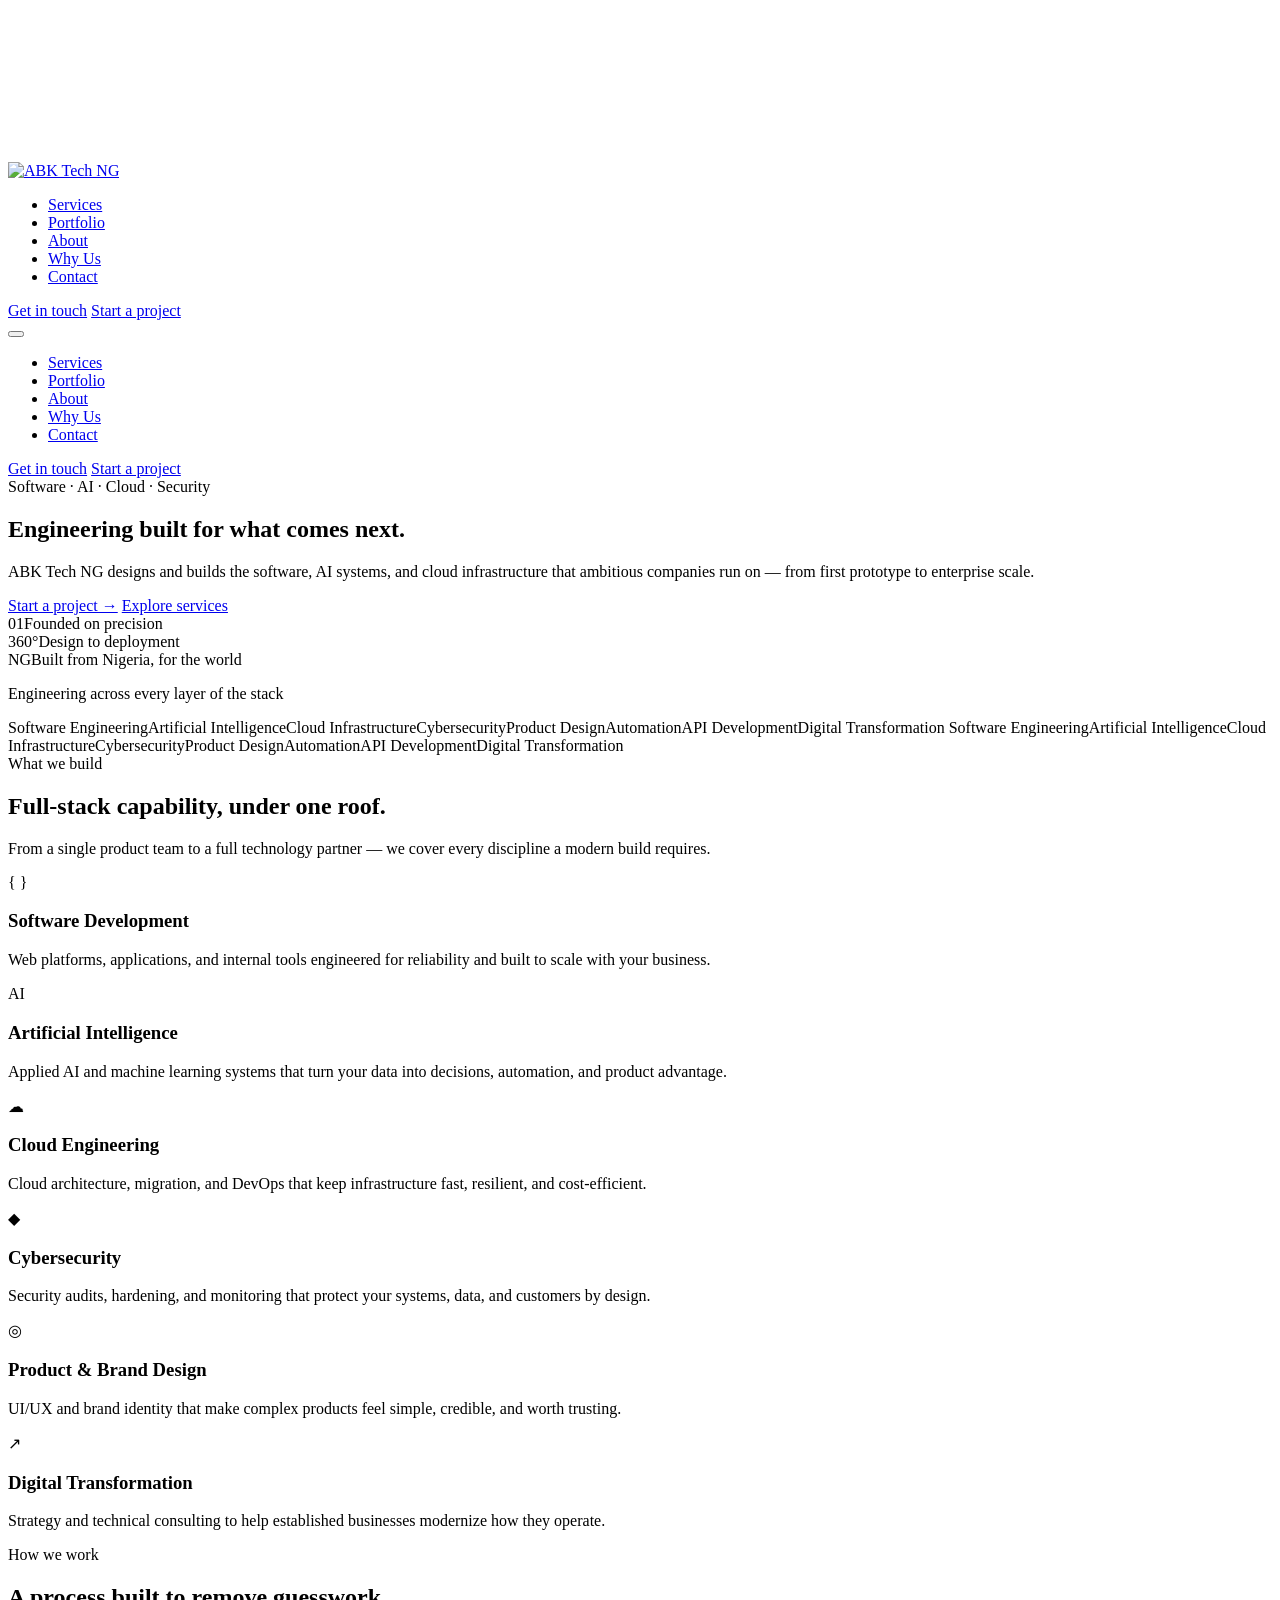
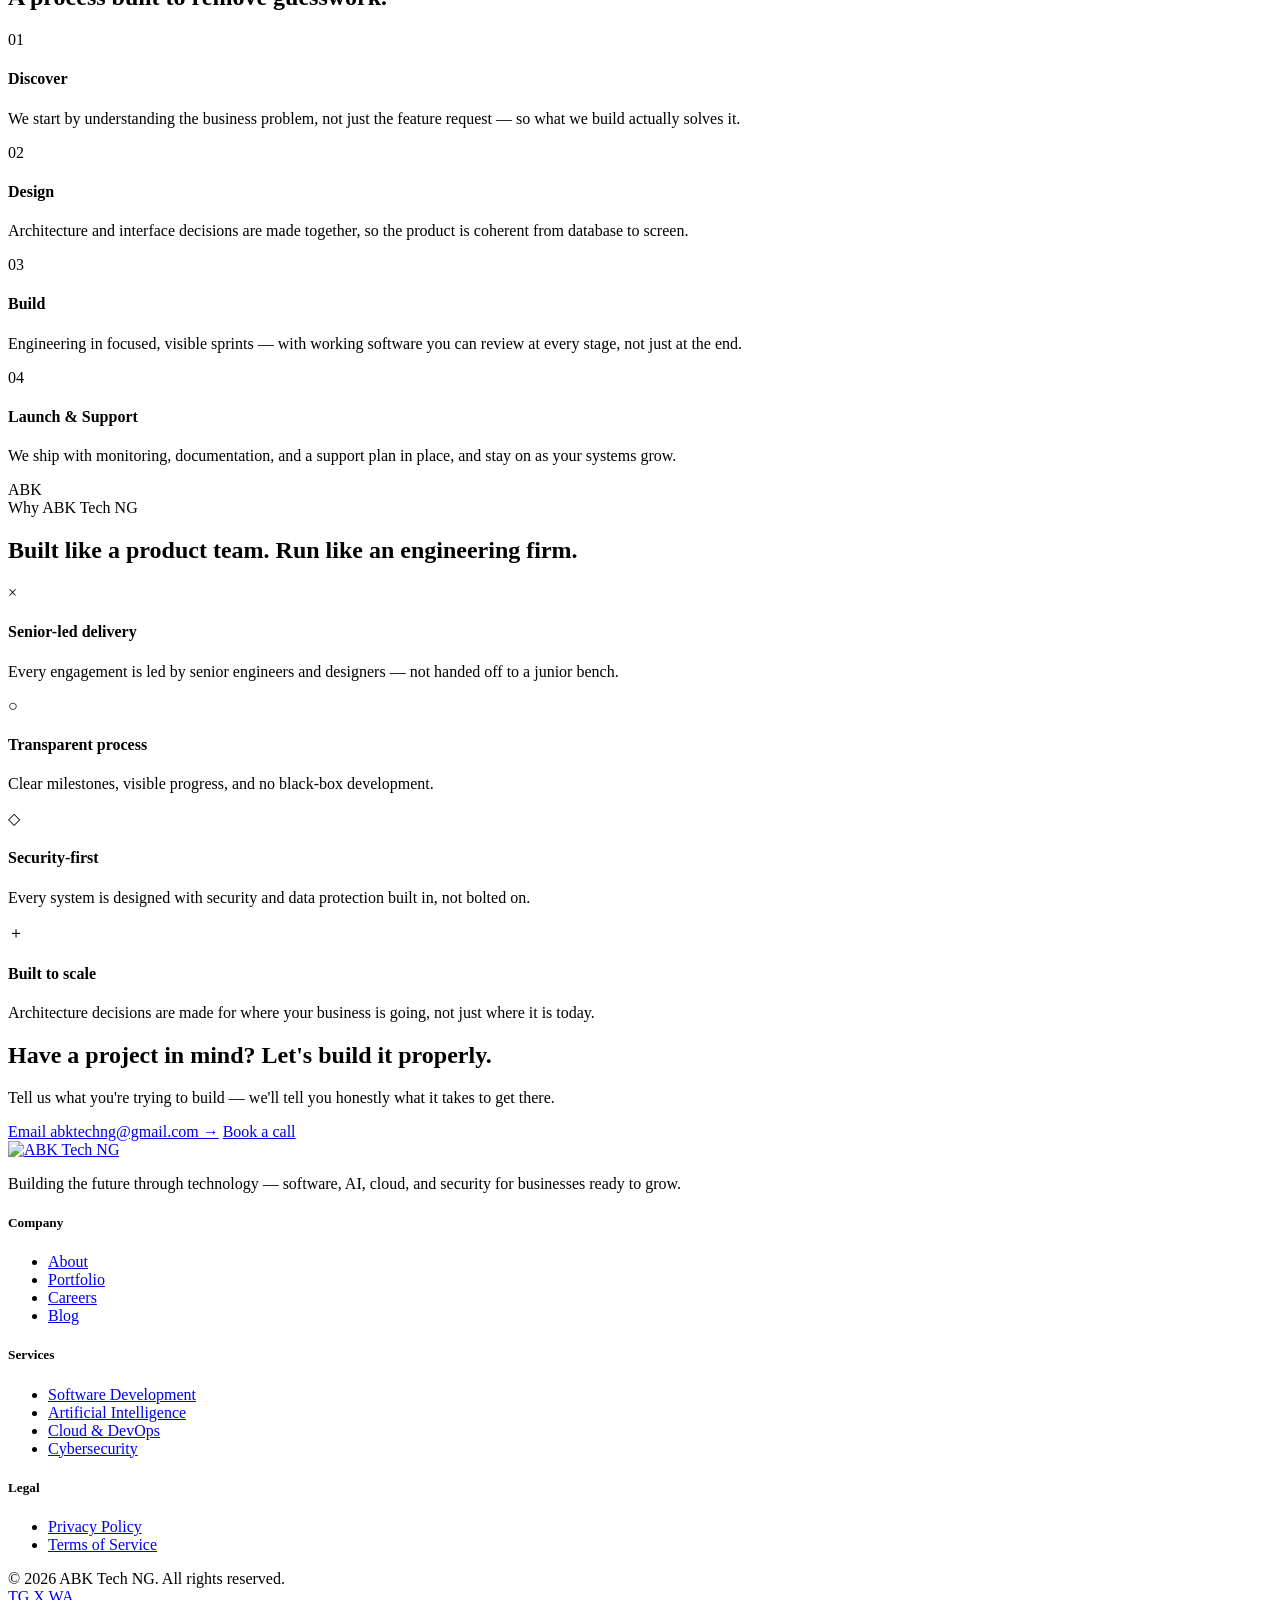
==== index.html @ 7d051619 "Add files via upload" ====
<!DOCTYPE html>
<html lang="en">
<head>
<meta charset="UTF-8">
<meta name="viewport" content="width=device-width, initial-scale=1.0">
<title>ABK Tech NG — Building the Future Through Technology</title>
<meta name="description" content="ABK Tech NG designs and engineers software, AI, cloud and cybersecurity solutions for ambitious businesses across Africa and beyond.">

<meta property="og:type" content="website">
<meta property="og:title" content="ABK Tech NG — Building the Future Through Technology">
<meta property="og:description" content="ABK Tech NG designs and engineers software, AI, cloud and cybersecurity solutions for ambitious businesses across Africa and beyond.">
<meta property="og:url" content="https://abktech.ng/">
<meta property="og:image" content="https://abktech.ng/images/logo-full.jpg">
<meta name="twitter:card" content="summary_large_image">
<meta name="twitter:title" content="ABK Tech NG — Building the Future Through Technology">
<meta name="twitter:description" content="ABK Tech NG designs and engineers software, AI, cloud and cybersecurity solutions for ambitious businesses across Africa and beyond.">
<meta name="twitter:image" content="https://abktech.ng/images/logo-full.jpg">

<link rel="icon" type="image/png" href="images/favicon-32.png">
<link rel="apple-touch-icon" href="images/favicon-180.png">

<link rel="preconnect" href="https://fonts.googleapis.com">
<link rel="preconnect" href="https://fonts.gstatic.com" crossorigin>
<link href="https://fonts.googleapis.com/css2?family=Space+Grotesk:wght@400;500;600;700&family=Inter:wght@400;500;600&family=JetBrains+Mono:wght@400;500&display=swap" rel="stylesheet">

<link rel="stylesheet" href="css/style.css">
<link rel="stylesheet" href="css/animations.css">
<link rel="stylesheet" href="css/responsive.css">
</head>
<body>

<canvas id="circuit-bg"></canvas>
<div class="grain"></div>

<header id="site-header">
  <div class="wrap">
    <nav>
      <a href="#top" class="logo">
        <img src="images/logo-mark.png" alt="ABK Tech NG" class="logo-img">
      </a>
      <ul class="nav-links">
        <li><a href="#services">Services</a></li>
        <li><a href="portfolio.html">Portfolio</a></li>
        <li><a href="about.html">About</a></li>
        <li><a href="#why">Why Us</a></li>
        <li><a href="contact.html">Contact</a></li>
      </ul>
      <div class="nav-cta-group">
        <a href="contact.html" class="btn btn-ghost">Get in touch</a>
        <a href="contact.html" class="btn btn-primary">Start a project</a>
      </div>
      <button class="menu-toggle" id="menu-toggle" aria-label="Open menu" aria-expanded="false">
        <span></span><span></span><span></span>
      </button>
    </nav>
  </div>
</header>
<div class="mobile-menu" id="mobile-menu">
  <ul class="mobile-nav-links">
        <li><a href="#services">Services</a></li>
        <li><a href="portfolio.html">Portfolio</a></li>
        <li><a href="about.html">About</a></li>
        <li><a href="#why">Why Us</a></li>
        <li><a href="contact.html">Contact</a></li>
      </ul>
  <div class="mobile-menu-cta">
    <a href="contact.html" class="btn btn-ghost">Get in touch</a>
    <a href="contact.html" class="btn btn-primary">Start a project</a>
  </div>
</div>


<main id="top">

  <section class="hero">
    <div class="hero-glow"></div>
    <div class="wrap">
      <span class="eyebrow"><span class="dot"></span> Software · AI · Cloud · Security</span>
      <h1>Engineering built for what comes <span class="grad">next.</span></h1>
      <p class="lede">ABK Tech NG designs and builds the software, AI systems, and cloud infrastructure that ambitious companies run on — from first prototype to enterprise scale.</p>
      <div class="hero-ctas">
        <a href="#contact" class="btn btn-primary">Start a project →</a>
        <a href="#services" class="btn btn-ghost">Explore services</a>
      </div>
      <div class="hero-meta">
        <div><span class="num">01</span><span class="label">Founded on precision</span></div>
        <div><span class="num">360°</span><span class="label">Design to deployment</span></div>
        <div><span class="num">NG</span><span class="label">Built from Nigeria, for the world</span></div>
      </div>
    </div>
  </section>

  <div class="marquee-section">
    <p class="marquee-label">Engineering across every layer of the stack</p>
    <div class="marquee">
      <div class="marquee-track">
        <span>Software Engineering</span><span>Artificial Intelligence</span><span>Cloud Infrastructure</span><span>Cybersecurity</span><span>Product Design</span><span>Automation</span><span>API Development</span><span>Digital Transformation</span>
        <span>Software Engineering</span><span>Artificial Intelligence</span><span>Cloud Infrastructure</span><span>Cybersecurity</span><span>Product Design</span><span>Automation</span><span>API Development</span><span>Digital Transformation</span>
      </div>
    </div>
  </div>

  <section id="services">
    <div class="wrap">
      <div class="section-head reveal">
        <span class="kicker">What we build</span>
        <h2>Full-stack capability, under one roof.</h2>
        <p>From a single product team to a full technology partner — we cover every discipline a modern build requires.</p>
      </div>

      <div class="services-grid reveal">
        <div class="service-card">
          <div class="service-icon">{ }</div>
          <div><h3>Software Development</h3><p>Web platforms, applications, and internal tools engineered for reliability and built to scale with your business.</p></div>
        </div>
        <div class="service-card">
          <div class="service-icon">AI</div>
          <div><h3>Artificial Intelligence</h3><p>Applied AI and machine learning systems that turn your data into decisions, automation, and product advantage.</p></div>
        </div>
        <div class="service-card">
          <div class="service-icon">☁</div>
          <div><h3>Cloud Engineering</h3><p>Cloud architecture, migration, and DevOps that keep infrastructure fast, resilient, and cost-efficient.</p></div>
        </div>
        <div class="service-card">
          <div class="service-icon">◆</div>
          <div><h3>Cybersecurity</h3><p>Security audits, hardening, and monitoring that protect your systems, data, and customers by design.</p></div>
        </div>
        <div class="service-card">
          <div class="service-icon">◎</div>
          <div><h3>Product & Brand Design</h3><p>UI/UX and brand identity that make complex products feel simple, credible, and worth trusting.</p></div>
        </div>
        <div class="service-card">
          <div class="service-icon">↗</div>
          <div><h3>Digital Transformation</h3><p>Strategy and technical consulting to help established businesses modernize how they operate.</p></div>
        </div>
      </div>
    </div>
  </section>

  <section id="approach">
    <div class="wrap">
      <div class="section-head reveal">
        <span class="kicker">How we work</span>
        <h2>A process built to remove guesswork.</h2>
      </div>

      <div class="approach">
        <div class="approach-list reveal">
          <div class="approach-item">
            <span class="approach-num">01</span>
            <div><h4>Discover</h4><p>We start by understanding the business problem, not just the feature request — so what we build actually solves it.</p></div>
          </div>
          <div class="approach-item">
            <span class="approach-num">02</span>
            <div><h4>Design</h4><p>Architecture and interface decisions are made together, so the product is coherent from database to screen.</p></div>
          </div>
          <div class="approach-item">
            <span class="approach-num">03</span>
            <div><h4>Build</h4><p>Engineering in focused, visible sprints — with working software you can review at every stage, not just at the end.</p></div>
          </div>
          <div class="approach-item">
            <span class="approach-num">04</span>
            <div><h4>Launch & Support</h4><p>We ship with monitoring, documentation, and a support plan in place, and stay on as your systems grow.</p></div>
          </div>
        </div>

        <div class="approach-visual reveal">
          <div class="orbit-wrap">
            <div class="orbit-ring r1"></div>
            <div class="orbit-ring r2"></div>
            <div class="orbit-ring r3"></div>
            <div class="orbit-core">ABK</div>
            <div class="orbit-node" style="top:0; left:50%;"></div>
            <div class="orbit-node" style="top:50%; left:100%; background:var(--magenta); box-shadow:0 0 10px var(--magenta);"></div>
            <div class="orbit-node" style="top:100%; left:20%; background:var(--amber); box-shadow:0 0 10px var(--amber);"></div>
          </div>
        </div>
      </div>
    </div>
  </section>

  <section id="why">
    <div class="wrap">
      <div class="section-head reveal">
        <span class="kicker">Why ABK Tech NG</span>
        <h2>Built like a product team. Run like an engineering firm.</h2>
      </div>

      <div class="why-grid">
        <div class="why-card reveal"><span class="mark">×</span><h4>Senior-led delivery</h4><p>Every engagement is led by senior engineers and designers — not handed off to a junior bench.</p></div>
        <div class="why-card reveal"><span class="mark">○</span><h4>Transparent process</h4><p>Clear milestones, visible progress, and no black-box development.</p></div>
        <div class="why-card reveal"><span class="mark">◇</span><h4>Security-first</h4><p>Every system is designed with security and data protection built in, not bolted on.</p></div>
        <div class="why-card reveal"><span class="mark">＋</span><h4>Built to scale</h4><p>Architecture decisions are made for where your business is going, not just where it is today.</p></div>
      </div>
    </div>
  </section>

  <section id="contact">
    <div class="wrap">
      <div class="cta-banner reveal">
        <h2>Have a project in mind? Let's build it properly.</h2>
        <p>Tell us what you're trying to build — we'll tell you honestly what it takes to get there.</p>
        <div class="hero-ctas">
          <a href="mailto:abktechng@gmail.com" class="btn btn-primary">Email abktechng@gmail.com →</a>
          <a href="#" class="btn btn-ghost">Book a call</a>
        </div>
      </div>
    </div>
  </section>

</main>

<footer>
  <div class="wrap">
    <div class="footer-top">
      <div class="footer-brand">
        <a href="#top" class="logo"><img src="images/logo-mark.png" alt="ABK Tech NG" class="logo-img"></a>
        <p>Building the future through technology — software, AI, cloud, and security for businesses ready to grow.</p>
      </div>
      <div class="footer-col">
        <h5>Company</h5>
        <ul><li><a href="about.html">About</a></li><li><a href="portfolio.html">Portfolio</a></li><li><a href="careers.html">Careers</a></li><li><a href="blog.html">Blog</a></li></ul>
      </div>
      <div class="footer-col">
        <h5>Services</h5>
        <ul><li><a href="#services">Software Development</a></li><li><a href="#services">Artificial Intelligence</a></li><li><a href="#services">Cloud & DevOps</a></li><li><a href="#services">Cybersecurity</a></li></ul>
      </div>
      <div class="footer-col">
        <h5>Legal</h5>
        <ul><li><a href="privacy.html">Privacy Policy</a></li><li><a href="terms.html">Terms of Service</a></li></ul>
      </div>
    </div>
    <div class="footer-bottom">
      <span>© 2026 ABK Tech NG. All rights reserved.</span>
      <div class="footer-social">
        <a href="https://t.me/Abk_tech_Ng" target="_blank" rel="noopener" aria-label="Telegram">TG</a>
        <a href="https://x.com/Abk_tech_ng" target="_blank" rel="noopener" aria-label="X / Twitter">X</a>
        <a href="https://wa.me/2347046644623" target="_blank" rel="noopener" aria-label="WhatsApp">WA</a>
      </div>
    </div>
  </div>
</footer>

<script src="js/particles.js" defer></script>
<script src="js/main.js" defer></script>

</body>
</html>
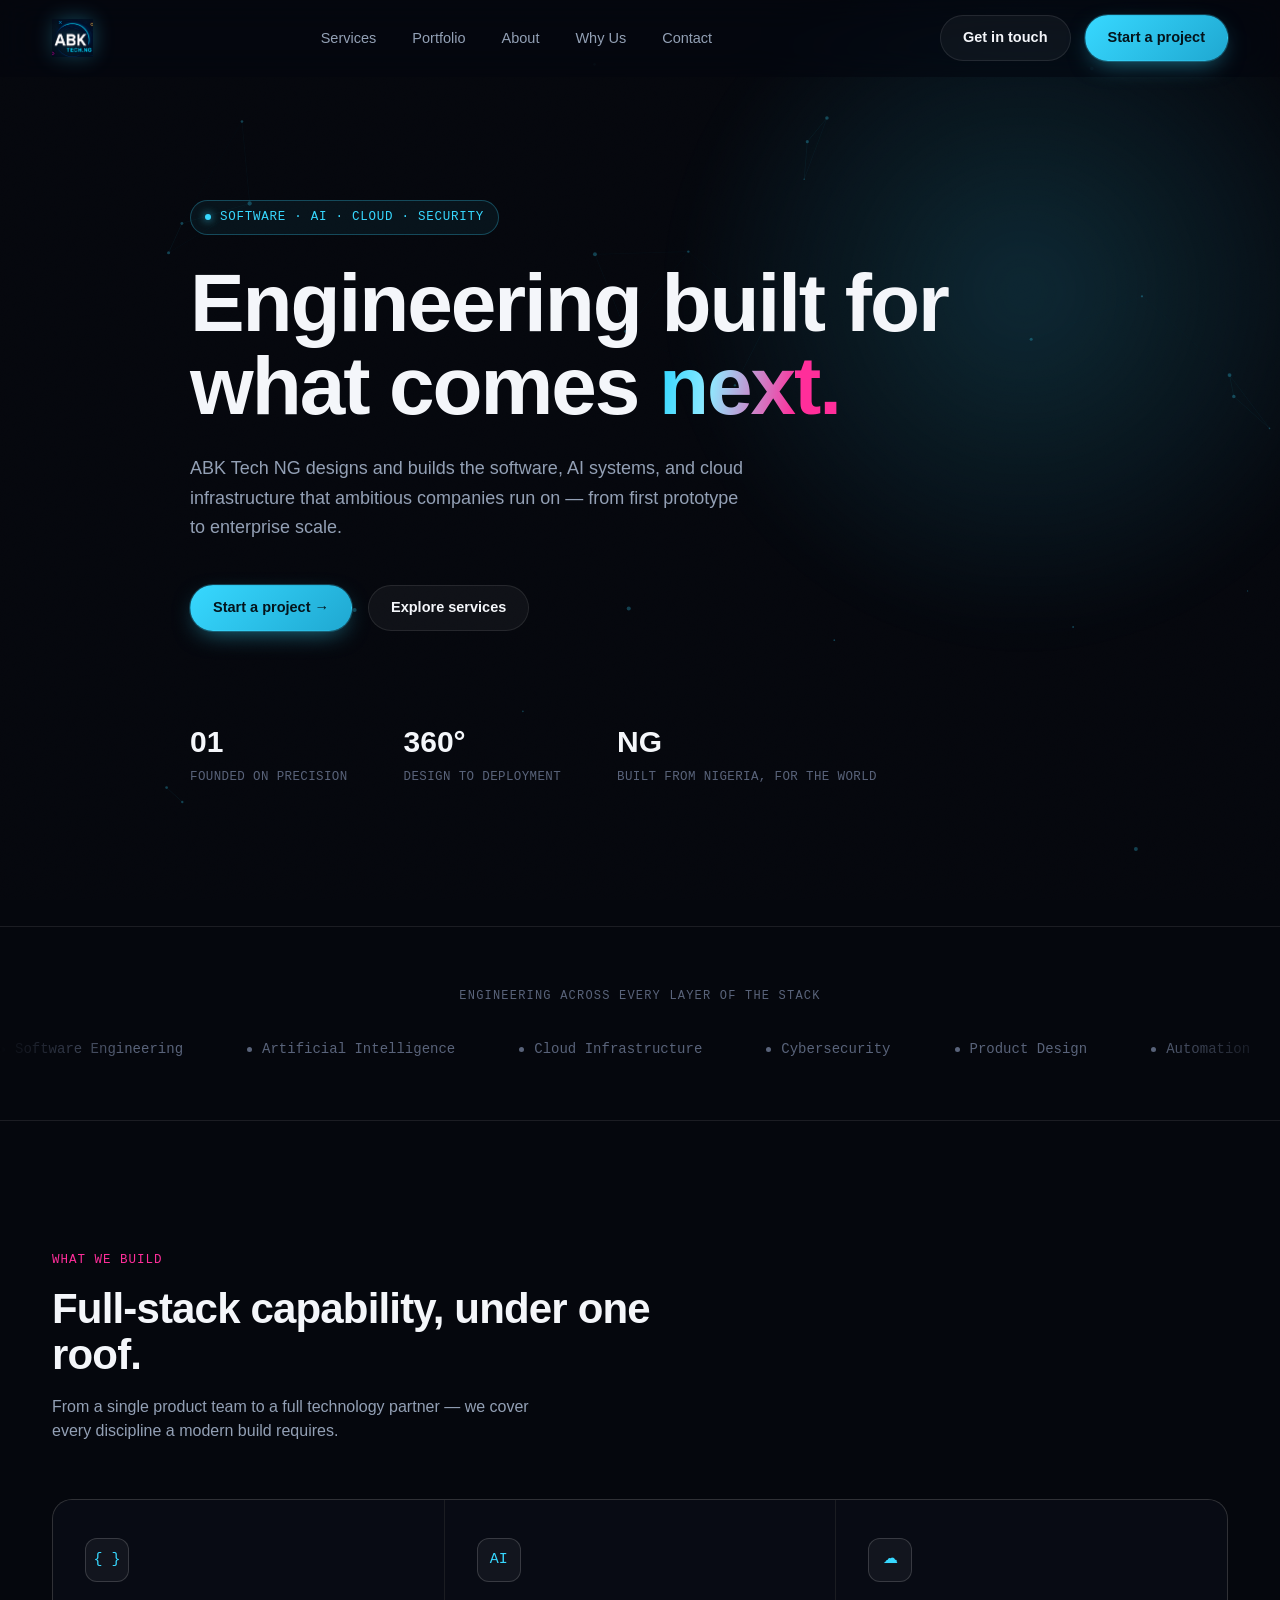
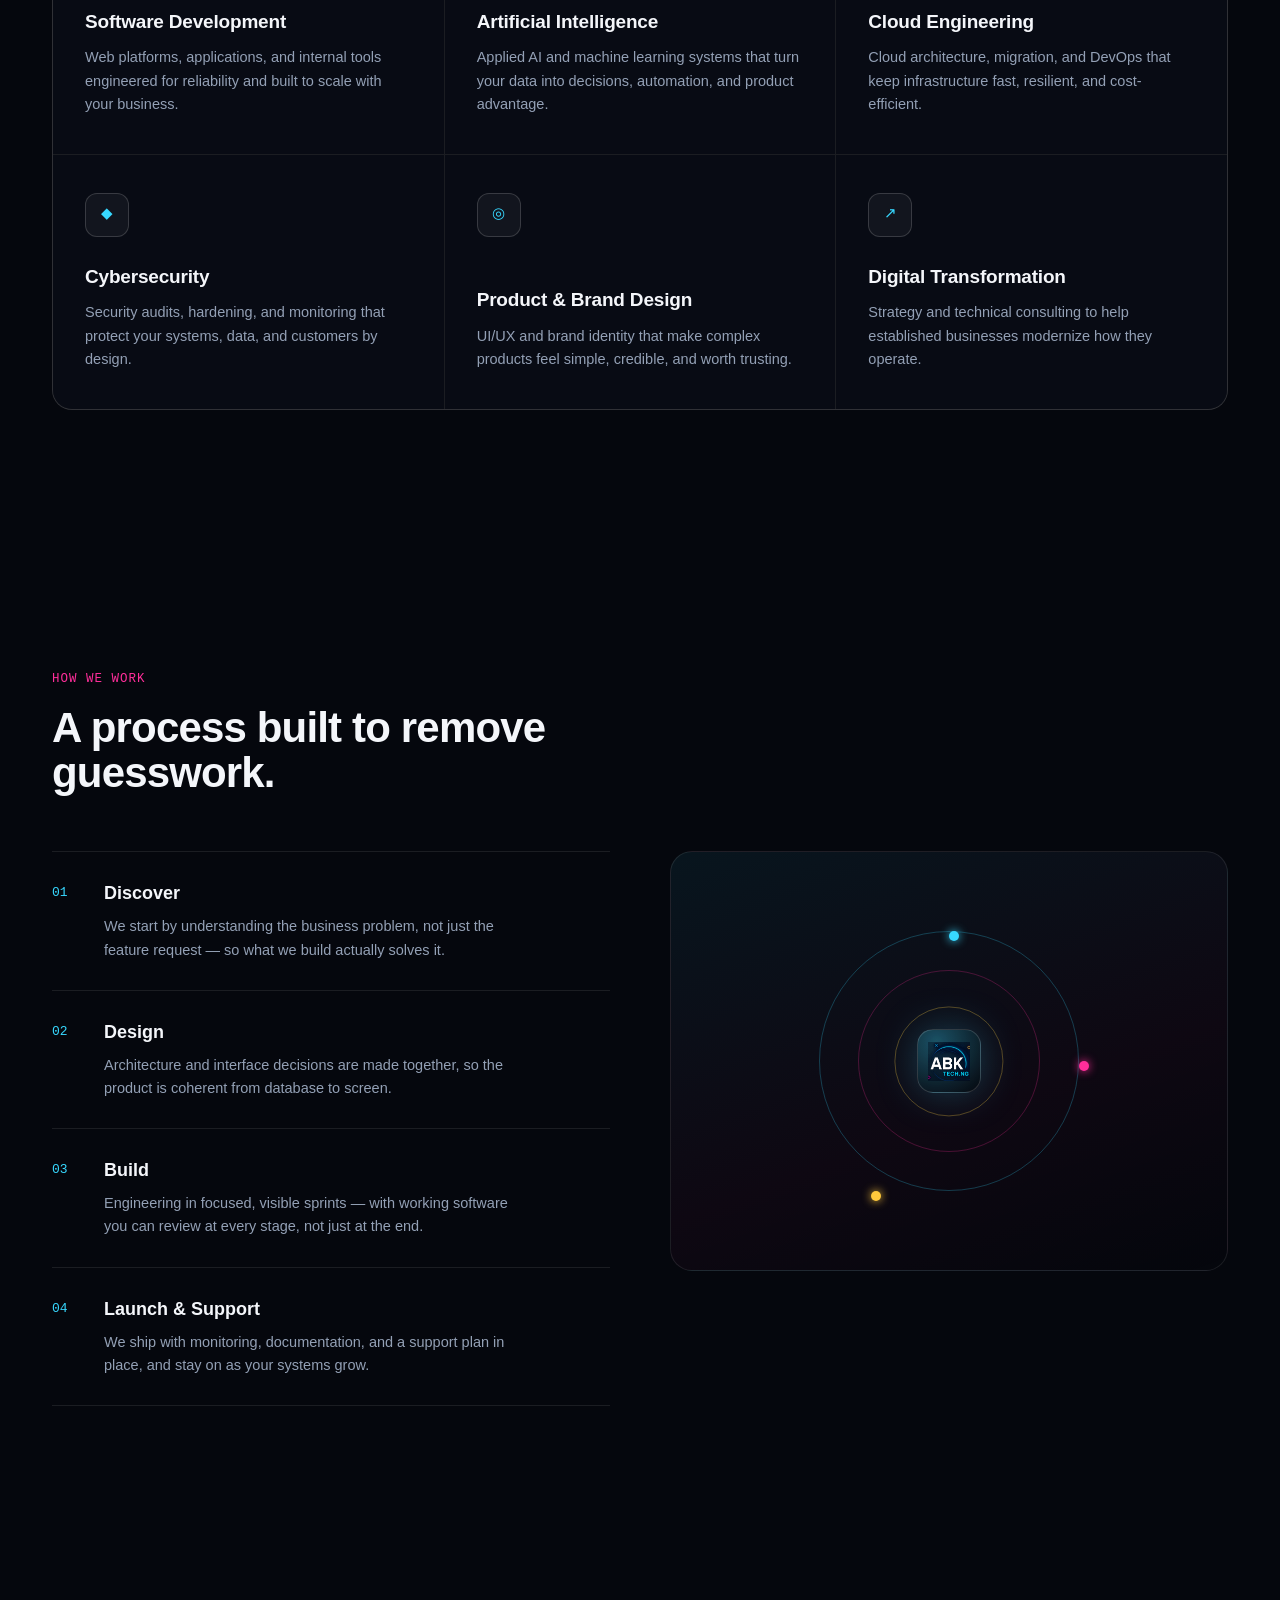
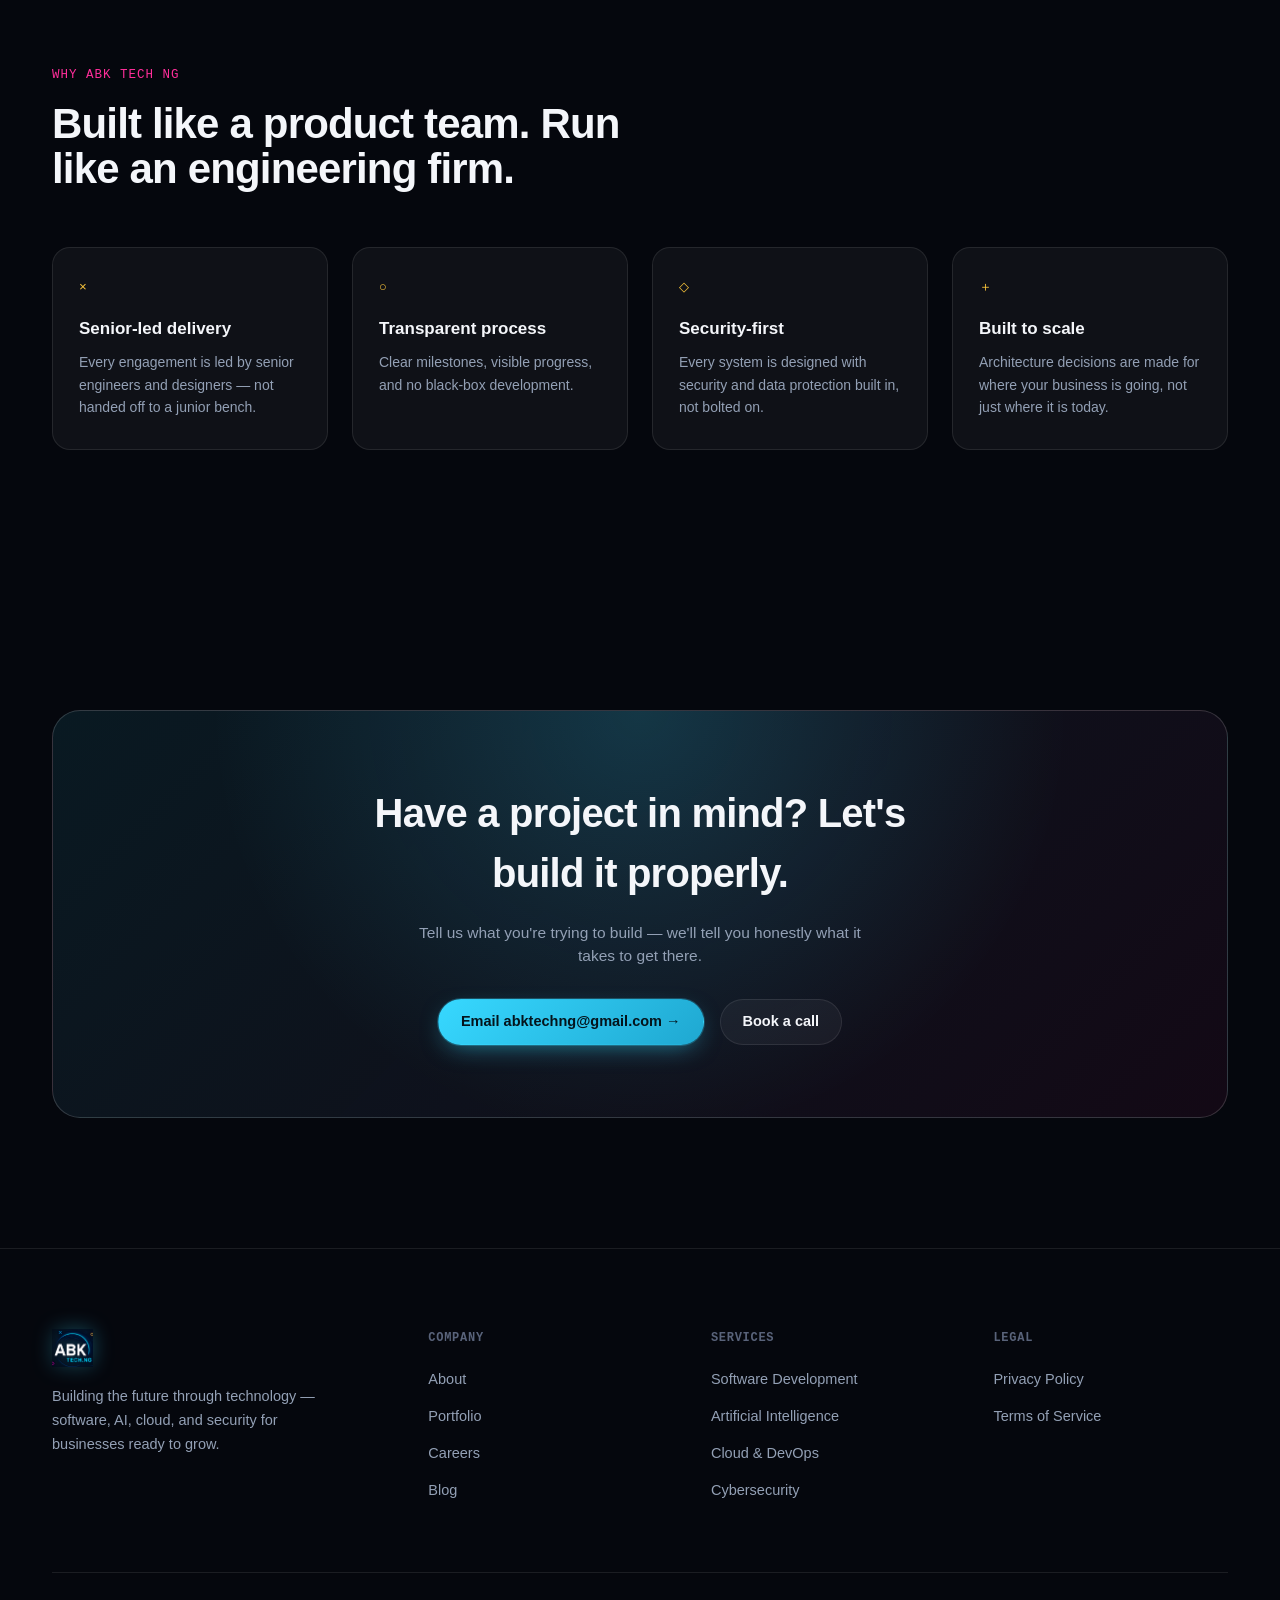
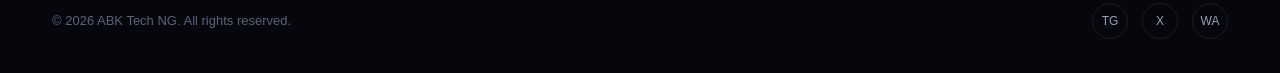
==== commit c19a02e5: "Add files via upload" ====
--- a/index.html
+++ b/index.html
@@ -169,7 +169,7 @@
             <div class="orbit-ring r1"></div>
             <div class="orbit-ring r2"></div>
             <div class="orbit-ring r3"></div>
-            <div class="orbit-core">ABK</div>
+            <div class="orbit-core"><img src="images/logo-mark.png" alt="ABK Tech NG" class="orbit-core-img"></div>
             <div class="orbit-node" style="top:0; left:50%;"></div>
             <div class="orbit-node" style="top:50%; left:100%; background:var(--magenta); box-shadow:0 0 10px var(--magenta);"></div>
             <div class="orbit-node" style="top:100%; left:20%; background:var(--amber); box-shadow:0 0 10px var(--amber);"></div>
--- a/css/style.css
+++ b/css/style.css
@@ -0,0 +1,1019 @@
+/* ==========================================================================
+   ABK Tech NG — Base Styles
+   Design tokens, typography, layout, and shared components across all pages.
+   ========================================================================== */
+
+:root{
+    --bg: #05070d;
+    --bg-alt: #080b14;
+    --surface: rgba(255,255,255,0.045);
+    --surface-strong: rgba(255,255,255,0.07);
+    --border: rgba(255,255,255,0.09);
+    --border-strong: rgba(255,255,255,0.16);
+    --text: #f4f6fa;
+    --text-dim: #93a0b5;
+    --text-faint: #59637a;
+    --cyan: #37d8ff;
+    --magenta: #ff2e9a;
+    --amber: #ffc93c;
+    --font-display: 'Space Grotesk', sans-serif;
+    --font-body: 'Inter', sans-serif;
+    --font-mono: 'JetBrains Mono', monospace;
+  }
+
+*{ margin:0; padding:0; box-sizing:border-box; }
+
+html{ scroll-behavior:smooth; }
+
+body{
+    background: var(--bg);
+    color: var(--text);
+    font-family: var(--font-body);
+    line-height: 1.5;
+    -webkit-font-smoothing: antialiased;
+    overflow-x: hidden;
+  }
+
+a{ color:inherit; text-decoration:none; }
+
+ul{ list-style:none; }
+
+img{ max-width:100%; display:block; }
+
+::selection{ background: var(--cyan); color: #05070d; }
+
+:focus-visible{ outline: 2px solid var(--cyan); outline-offset: 3px; border-radius: 4px; }
+
+.wrap{ max-width: 1240px; margin: 0 auto; padding: 0 32px; }
+
+/* ---------- Background canvas ---------- */
+  #circuit-bg{
+    position: fixed; inset: 0; width: 100%; height: 100%;
+    z-index: 0; pointer-events: none;
+    opacity: 0.55;
+  }
+
+.grain{
+    position: fixed; inset:0; z-index: 1; pointer-events:none;
+    opacity: 0.035; mix-blend-mode: overlay;
+    background-image: url("data:image/svg+xml,%3Csvg xmlns='http://www.w3.org/2000/svg' width='120' height='120'%3E%3Cfilter id='n'%3E%3CfeTurbulence type='fractalNoise' baseFrequency='0.9' numOctaves='2' stitchTiles='stitch'/%3E%3C/filter%3E%3Crect width='100%25' height='100%25' filter='url(%23n)'/%3E%3C/svg%3E");
+  }
+
+/* ---------- Nav ---------- */
+  header{
+    position: fixed; top:0; left:0; right:0; z-index: 50;
+    backdrop-filter: blur(16px) saturate(140%);
+    -webkit-backdrop-filter: blur(16px) saturate(140%);
+    background: rgba(5,7,13,0.55);
+    border-bottom: 1px solid transparent;
+    transition: border-color .3s ease, background .3s ease;
+  }
+
+header.scrolled{ border-bottom-color: var(--border); background: rgba(5,7,13,0.78); }
+
+nav{
+    display:flex; align-items:center; justify-content:space-between;
+    height: 76px;
+  }
+
+.logo{
+    display:flex; align-items:center; gap:10px;
+    font-family: var(--font-display); font-weight:700; font-size: 19px;
+    letter-spacing: -0.01em;
+  }
+
+.logo-img{
+    height: 38px; width: auto; display:block;
+    filter: drop-shadow(0 0 10px rgba(55,216,255,0.35));
+    transition: filter .25s ease, transform .25s ease;
+  }
+
+.logo:hover .logo-img{ filter: drop-shadow(0 0 18px rgba(55,216,255,0.55)); transform: translateY(-1px); }
+
+.logo .ng{ color: var(--text-dim); font-weight: 500; }
+
+.nav-links{ display:flex; align-items:center; gap: 36px; }
+
+.nav-links a{
+    font-size: 14.5px; color: var(--text-dim); font-weight: 500;
+    position: relative; padding: 6px 0; transition: color .2s ease;
+  }
+
+.nav-links a:hover{ color: var(--text); }
+
+.nav-links a::after{
+    content:''; position:absolute; left:0; bottom:0; width:0; height:1px;
+    background: var(--cyan); transition: width .25s ease;
+  }
+
+.nav-links a:hover::after{ width:100%; }
+
+.nav-cta-group{ display:flex; align-items:center; gap:14px; }
+
+.btn{
+    display:inline-flex; align-items:center; gap:8px;
+    font-family: var(--font-body); font-weight: 600; font-size: 14.5px;
+    padding: 11px 22px; border-radius: 999px;
+    cursor: pointer; border: 1px solid transparent;
+    transition: transform .2s ease, box-shadow .2s ease, background .2s ease, border-color .2s ease;
+    white-space: nowrap;
+  }
+
+.btn-primary{
+    background: linear-gradient(135deg, var(--cyan), #1fa8d1);
+    color: #04141c;
+    box-shadow: 0 0 0 1px rgba(55,216,255,0.25), 0 8px 24px -8px rgba(55,216,255,0.55);
+  }
+
+.btn-primary:hover{ transform: translateY(-2px); box-shadow: 0 0 0 1px rgba(55,216,255,0.4), 0 12px 30px -6px rgba(55,216,255,0.7); }
+
+.btn-ghost{
+    background: var(--surface); color: var(--text); border-color: var(--border);
+  }
+
+.btn-ghost:hover{ background: var(--surface-strong); border-color: var(--border-strong); transform: translateY(-2px); }
+
+.menu-toggle{
+  display:none; width: 40px; height: 40px; border-radius: 10px;
+  border: 1px solid var(--border); background: var(--surface);
+  flex-direction: column; align-items:center; justify-content:center; gap: 5px;
+  cursor: pointer;
+}
+.menu-toggle span{
+  display:block; width: 18px; height: 1.5px; background: var(--text);
+  transition: transform .25s ease, opacity .25s ease;
+}
+.menu-toggle[aria-expanded="true"] span:nth-child(1){ transform: translateY(6.5px) rotate(45deg); }
+.menu-toggle[aria-expanded="true"] span:nth-child(2){ opacity: 0; }
+.menu-toggle[aria-expanded="true"] span:nth-child(3){ transform: translateY(-6.5px) rotate(-45deg); }
+
+.mobile-menu{
+  position: fixed; inset: 76px 0 0 0; z-index: 45;
+  background: rgba(5,7,13,0.98); backdrop-filter: blur(10px);
+  padding: 36px 32px; display:flex; flex-direction:column; gap: 6px;
+  transform: translateY(-12px); opacity: 0; pointer-events: none;
+  transition: opacity .25s ease, transform .25s ease;
+  border-bottom: 1px solid var(--border);
+}
+.mobile-menu.open{ opacity: 1; transform: translateY(0); pointer-events: auto; }
+.mobile-nav-links{ display:flex; flex-direction:column; gap: 4px; margin-bottom: 28px; }
+.mobile-nav-links li{ border-bottom: 1px solid var(--border); }
+.mobile-nav-links a{
+  display:block; padding: 16px 4px; font-family: var(--font-display); font-size: 19px;
+  font-weight: 600; color: var(--text);
+}
+.mobile-menu-cta{ display:flex; flex-direction:column; gap: 12px; }
+.mobile-menu-cta .btn{ justify-content:center; width: 100%; }
+body.menu-open{ overflow: hidden; }
+
+/* ---------- Hero ---------- */
+  .hero{
+    position: relative; z-index: 2;
+    padding: 200px 0 140px;
+    min-height: 100vh;
+    display:flex; flex-direction:column; justify-content:center;
+  }
+
+.eyebrow{
+    display:inline-flex; align-items:center; gap:9px;
+    font-family: var(--font-mono); font-size: 12.5px; letter-spacing: 0.06em;
+    color: var(--cyan); text-transform: uppercase;
+    padding: 7px 14px; border-radius: 999px;
+    border: 1px solid rgba(55,216,255,0.28);
+    background: rgba(55,216,255,0.06);
+    margin-bottom: 28px;
+    opacity:0; animation: rise .8s .1s ease forwards;
+  }
+
+.eyebrow .dot{ width:6px; height:6px; border-radius:50%; background: var(--cyan); box-shadow: 0 0 8px var(--cyan); animation: pulse 2s ease-in-out infinite; }
+
+.hero h1{
+    font-family: var(--font-display); font-weight: 700;
+    font-size: clamp(42px, 6.4vw, 84px);
+    line-height: 1.02; letter-spacing: -0.025em;
+    max-width: 900px;
+    opacity:0; animation: rise .8s .22s ease forwards;
+  }
+
+.hero h1 .grad{
+    background: linear-gradient(100deg, var(--cyan) 5%, #8fe9ff 30%, var(--magenta) 75%);
+    -webkit-background-clip: text; background-clip: text; color: transparent;
+  }
+
+.hero p.lede{
+    margin-top: 26px; max-width: 560px;
+    font-size: 18px; line-height: 1.65; color: var(--text-dim);
+    opacity:0; animation: rise .8s .34s ease forwards;
+  }
+
+.hero-ctas{
+    margin-top: 42px; display:flex; gap:16px; flex-wrap:wrap;
+    opacity:0; animation: rise .8s .46s ease forwards;
+  }
+
+.hero-meta{
+    margin-top: 88px; display:flex; gap:56px; flex-wrap:wrap;
+    opacity:0; animation: rise .8s .58s ease forwards;
+  }
+
+.hero-meta div{ display:flex; flex-direction:column; gap:4px; }
+
+.hero-meta .num{ font-family: var(--font-display); font-size: 30px; font-weight:700; }
+
+.hero-meta .label{ font-size: 12.5px; color: var(--text-faint); font-family: var(--font-mono); letter-spacing:.03em; text-transform:uppercase; }
+
+.hero-glow{
+    position:absolute; top: -10%; right: -10%; width: 60vw; height: 60vw;
+    max-width: 900px; max-height: 900px;
+    background: radial-gradient(circle, rgba(55,216,255,0.16), transparent 65%);
+    filter: blur(20px); z-index:-1; pointer-events:none;
+  }
+
+/* ---------- Section shared ---------- */
+  section{ position: relative; z-index: 2; padding: 130px 0; }
+
+.section-head{ max-width: 620px; margin-bottom: 64px; }
+
+.kicker{
+    display:block; font-family: var(--font-mono); font-size: 12.5px;
+    letter-spacing: .08em; text-transform: uppercase; color: var(--magenta);
+    margin-bottom: 16px;
+  }
+
+.section-head h2{
+    font-family: var(--font-display); font-weight: 700;
+    font-size: clamp(30px, 4vw, 46px); letter-spacing: -0.02em; line-height:1.08;
+  }
+
+.section-head p{ margin-top: 18px; color: var(--text-dim); font-size: 16.5px; max-width: 540px; }
+
+/* ---------- Marquee ---------- */
+  .marquee-section{ padding: 60px 0; border-top: 1px solid var(--border); border-bottom: 1px solid var(--border); }
+
+.marquee-label{
+    text-align:center; font-family: var(--font-mono); font-size: 12px; letter-spacing: .1em;
+    text-transform: uppercase; color: var(--text-faint); margin-bottom: 34px;
+  }
+
+.marquee{ overflow: hidden; -webkit-mask-image: linear-gradient(90deg, transparent, #000 10%, #000 90%, transparent); mask-image: linear-gradient(90deg, transparent, #000 10%, #000 90%, transparent); }
+
+.marquee-track{ display:flex; gap: 64px; width: max-content; animation: scroll 32s linear infinite; }
+
+.marquee-track span{
+    font-family: var(--font-mono); font-size: 14px; color: var(--text-faint);
+    display:flex; align-items:center; gap:10px; white-space:nowrap;
+  }
+
+.marquee-track span::before{ content:''; width:5px; height:5px; border-radius:50%; background: var(--text-faint); }
+
+/* ---------- Services ---------- */
+  .services-grid{
+    display:grid; grid-template-columns: repeat(3, 1fr); gap: 1px;
+    background: var(--border);
+    border: 1px solid var(--border); border-radius: 20px; overflow:hidden;
+  }
+
+.service-card{
+    background: var(--bg-alt); padding: 38px 32px; min-height: 220px;
+    display:flex; flex-direction:column; justify-content:space-between;
+    transition: background .3s ease;
+    position:relative;
+  }
+
+.service-card:hover{ background: #0c101c; }
+
+.service-icon{
+    width: 44px; height:44px; border-radius:12px;
+    border:1px solid var(--border-strong);
+    display:flex; align-items:center; justify-content:center;
+    font-family: var(--font-mono); font-size:15px; color: var(--cyan);
+    background: var(--surface);
+    margin-bottom: 26px;
+  }
+
+.service-card h3{ font-family: var(--font-display); font-size:19px; font-weight:600; margin-bottom:10px; letter-spacing:-0.01em; }
+
+.service-card p{ font-size: 14.5px; color: var(--text-dim); line-height:1.6; }
+
+/* ---------- Approach ---------- */
+  .approach{
+    display:grid; grid-template-columns: 1fr 1fr; gap: 60px; align-items:start;
+  }
+
+.approach-list{ display:flex; flex-direction:column; }
+
+.approach-item{
+    display:flex; gap:24px; padding: 28px 0; border-top: 1px solid var(--border);
+  }
+
+.approach-item:last-child{ border-bottom: 1px solid var(--border); }
+
+.approach-num{ font-family: var(--font-mono); font-size: 13px; color: var(--cyan); padding-top:3px; min-width: 28px; }
+
+.approach-item h4{ font-family: var(--font-display); font-size: 18px; font-weight:600; margin-bottom:8px; }
+
+.approach-item p{ color: var(--text-dim); font-size: 14.5px; line-height:1.6; max-width: 420px; }
+
+.approach-visual{
+    position: sticky; top: 120px;
+    border-radius: 22px; border: 1px solid var(--border);
+    background: linear-gradient(160deg, rgba(55,216,255,0.07), rgba(255,46,154,0.04) 60%, transparent);
+    padding: 40px; min-height: 420px;
+    display:flex; align-items:center; justify-content:center;
+    overflow:hidden;
+  }
+
+.orbit-wrap{ position:relative; width: 260px; height:260px; }
+
+.orbit-ring{
+    position:absolute; border-radius:50%; border: 1px solid rgba(55,216,255,0.25);
+    top:50%; left:50%; transform: translate(-50%,-50%);
+  }
+
+.orbit-ring.r1{ width: 100%; height:100%; animation: spin 18s linear infinite; }
+
+.orbit-ring.r2{ width: 70%; height:70%; border-color: rgba(255,46,154,0.25); animation: spin 12s linear infinite reverse; }
+
+.orbit-ring.r3{ width: 42%; height:42%; border-color: rgba(255,201,60,0.3); animation: spin 8s linear infinite; }
+
+.orbit-core{
+    position:absolute; top:50%; left:50%; transform:translate(-50%,-50%);
+    width: 64px; height:64px; border-radius: 16px;
+    background: radial-gradient(circle at 30% 20%, rgba(55,216,255,0.35), rgba(5,7,13,0.9));
+    border: 1px solid var(--border-strong);
+    display:flex; align-items:center; justify-content:center;
+    overflow:hidden; padding: 10px;
+    box-shadow: 0 0 40px rgba(55,216,255,0.25);
+  }
+
+.orbit-core-img{
+    width:100%; height:100%; object-fit:contain;
+  }
+
+.orbit-node{
+    position:absolute; width:10px; height:10px; border-radius:50%;
+    background: var(--cyan); box-shadow: 0 0 10px var(--cyan);
+  }
+
+/* ---------- Why us ---------- */
+  .why-grid{ display:grid; grid-template-columns: repeat(4, 1fr); gap: 24px; }
+
+.why-card{
+    border: 1px solid var(--border); border-radius: 18px; padding: 30px 26px;
+    background: var(--surface); transition: border-color .3s ease, transform .3s ease, background .3s ease;
+  }
+
+.why-card:hover{ border-color: var(--border-strong); transform: translateY(-4px); background: var(--surface-strong); }
+
+.why-card .mark{ font-family: var(--font-mono); color: var(--amber); font-size: 13px; margin-bottom: 18px; display:block; }
+
+.why-card h4{ font-family: var(--font-display); font-size: 17px; font-weight:600; margin-bottom: 10px; }
+
+.why-card p{ font-size: 14px; color: var(--text-dim); line-height:1.6; }
+
+/* ---------- CTA banner ---------- */
+  .cta-banner{
+    border-radius: 28px; border: 1px solid var(--border-strong);
+    background: linear-gradient(135deg, rgba(55,216,255,0.09), rgba(255,46,154,0.06));
+    padding: 72px 60px; text-align:center; position:relative; overflow:hidden;
+  }
+
+.cta-banner::before{
+    content:''; position:absolute; inset:0;
+    background: radial-gradient(circle at 50% 0%, rgba(55,216,255,0.18), transparent 60%);
+  }
+
+.cta-banner h2{
+    position:relative; font-family: var(--font-display); font-size: clamp(28px,4vw,42px);
+    font-weight:700; letter-spacing:-0.02em; max-width: 640px; margin: 0 auto 18px;
+  }
+
+.cta-banner p{ position:relative; color: var(--text-dim); font-size:16px; max-width: 480px; margin: 0 auto 34px; }
+
+.cta-banner .hero-ctas{ position:relative; justify-content:center; opacity:1; animation:none; margin-top:0; }
+
+/* ---------- Footer ---------- */
+  footer{ position:relative; z-index:2; border-top: 1px solid var(--border); padding: 80px 0 34px; }
+
+.footer-top{ display:grid; grid-template-columns: 1.4fr repeat(3, 1fr); gap: 48px; margin-bottom: 70px; }
+
+.footer-brand p{ margin-top: 18px; color: var(--text-dim); font-size:14.5px; max-width: 300px; line-height:1.65; }
+
+.footer-col h5{ font-family: var(--font-mono); font-size:12px; letter-spacing:.06em; text-transform:uppercase; color: var(--text-faint); margin-bottom: 20px; }
+
+.footer-col ul{ display:flex; flex-direction:column; gap: 13px; }
+
+.footer-col a{ font-size: 14.5px; color: var(--text-dim); transition: color .2s ease; }
+
+.footer-col a:hover{ color: var(--text); }
+
+.footer-bottom{
+    display:flex; justify-content:space-between; align-items:center; flex-wrap:wrap; gap:16px;
+    padding-top: 30px; border-top: 1px solid var(--border);
+    font-size: 13px; color: var(--text-faint);
+  }
+
+.footer-social{ display:flex; gap:14px; }
+
+.footer-social a{
+    width:36px; height:36px; border-radius:50%; border:1px solid var(--border);
+    display:flex; align-items:center; justify-content:center; font-size:12px; color: var(--text-dim);
+    transition: border-color .2s ease, color .2s ease;
+  }
+
+.footer-social a:hover{ border-color: var(--cyan); color: var(--cyan); }
+
+/* ---------- Mobile ---------- */
+  @media (max-width: 980px){
+    .services-grid{ grid-template-columns: repeat(2,1fr); }
+    .why-grid{ grid-template-columns: repeat(2,1fr); }
+    .approach{ grid-template-columns: 1fr; }
+    .approach-visual{ position:static; }
+    .footer-top{ grid-template-columns: 1fr 1fr; }
+  }
+
+#circuit-bg{ position: fixed; inset: 0; width: 100%; height: 100%; z-index: 0; pointer-events: none; opacity: 0.55; }
+
+header{
+    position: fixed; top:0; left:0; right:0; z-index: 50;
+    backdrop-filter: blur(16px) saturate(140%); -webkit-backdrop-filter: blur(16px) saturate(140%);
+    background: rgba(5,7,13,0.55); border-bottom: 1px solid transparent;
+    transition: border-color .3s ease, background .3s ease;
+  }
+
+.nav-links a:hover, .nav-links a.active{ color: var(--text); }
+
+.nav-links a:hover::after, .nav-links a.active::after{ width:100%; }
+
+section{ position: relative; z-index: 2; padding: 130px 0; }
+
+/* Page hero */
+  .page-hero{ padding: 190px 0 90px; position:relative; z-index:2; }
+
+.eyebrow{
+    display:inline-flex; align-items:center; gap:9px; font-family: var(--font-mono); font-size: 12.5px;
+    letter-spacing: 0.06em; color: var(--cyan); text-transform: uppercase; padding: 7px 14px; border-radius: 999px;
+    border: 1px solid rgba(55,216,255,0.28); background: rgba(55,216,255,0.06); margin-bottom: 26px;
+  }
+
+.page-hero h1{
+    font-family: var(--font-display); font-weight: 700; font-size: clamp(38px, 5.6vw, 68px);
+    line-height: 1.05; letter-spacing: -0.025em; max-width: 760px;
+  }
+
+.page-hero h1 .grad{
+    background: linear-gradient(100deg, var(--cyan) 5%, #8fe9ff 30%, var(--magenta) 75%);
+    -webkit-background-clip: text; background-clip: text; color: transparent;
+  }
+
+.page-hero p.lede{ margin-top: 22px; max-width: 560px; font-size: 17.5px; line-height: 1.65; color: var(--text-dim); }
+
+/* Service category rows */
+  .service-row{
+    display:grid; grid-template-columns: 0.9fr 1.1fr; gap: 64px; align-items:center;
+    padding: 72px 0; border-top: 1px solid var(--border);
+  }
+
+.service-row:last-child{ border-bottom: 1px solid var(--border); }
+
+.service-row.reverse{ direction: rtl; }
+
+.service-row.reverse > *{ direction: ltr; }
+
+.service-index{ font-family: var(--font-mono); color: var(--text-faint); font-size: 13px; margin-bottom: 18px; display:block; }
+
+.service-row h3{ font-family: var(--font-display); font-size: clamp(24px, 2.6vw, 32px); font-weight:700; letter-spacing:-0.015em; margin-bottom: 16px; }
+
+.service-row > div:first-child > p{ color: var(--text-dim); font-size: 15.5px; line-height:1.7; max-width: 460px; margin-bottom: 26px; }
+
+.tag-list{ display:flex; flex-wrap:wrap; gap: 10px; }
+
+.tag-list span{
+    font-family: var(--font-mono); font-size: 12.5px; color: var(--text-dim);
+    border: 1px solid var(--border); border-radius: 999px; padding: 7px 14px;
+    background: var(--surface);
+  }
+
+.service-visual{
+    border-radius: 22px; border: 1px solid var(--border); min-height: 280px;
+    display:flex; align-items:center; justify-content:center; position:relative; overflow:hidden;
+    background: linear-gradient(160deg, rgba(255,255,255,0.03), transparent 70%);
+  }
+
+.service-visual .glow{
+    position:absolute; width: 220px; height:220px; border-radius:50%; filter: blur(50px); opacity:0.35;
+  }
+
+.service-visual .glyph{
+    position:relative; font-family: var(--font-mono); font-size: 15px; color: var(--text);
+    width: 96px; height:96px; border-radius: 22px; border: 1px solid var(--border-strong);
+    background: rgba(5,7,13,0.6); display:flex; align-items:center; justify-content:center;
+    box-shadow: 0 0 40px rgba(55,216,255,0.12);
+  }
+
+.service-visual .grid-lines{
+    position:absolute; inset:0; opacity:0.5;
+    background-image: linear-gradient(rgba(255,255,255,0.04) 1px, transparent 1px), linear-gradient(90deg, rgba(255,255,255,0.04) 1px, transparent 1px);
+    background-size: 34px 34px;
+  }
+
+/* Support strip */
+  .support-strip{
+    display:grid; grid-template-columns: repeat(4,1fr); gap: 1px; background: var(--border);
+    border: 1px solid var(--border); border-radius: 20px; overflow:hidden;
+  }
+
+.support-item{ background: var(--bg-alt); padding: 32px 26px; }
+
+.support-item h4{ font-family: var(--font-display); font-size: 16px; font-weight:600; margin-bottom:8px; }
+
+.support-item p{ font-size: 13.5px; color: var(--text-dim); line-height:1.6; }
+
+.section-head{ max-width: 620px; margin-bottom: 56px; }
+
+.section-head h2{ font-family: var(--font-display); font-weight: 700; font-size: clamp(28px, 3.6vw, 42px); letter-spacing: -0.02em; line-height:1.08; }
+
+.section-head p{ margin-top: 18px; color: var(--text-dim); font-size: 16px; max-width: 520px; }
+
+.cta-banner{
+    border-radius: 28px; border: 1px solid var(--border-strong);
+    background: linear-gradient(135deg, rgba(55,216,255,0.09), rgba(255,46,154,0.06));
+    padding: 72px 60px; text-align:center; position:relative; overflow:hidden;
+  }
+
+.cta-banner h2{ position:relative; font-family: var(--font-display); font-size: clamp(26px,3.6vw,40px); font-weight:700; letter-spacing:-0.02em; max-width: 620px; margin: 0 auto 18px; }
+
+.cta-banner p{ position:relative; color: var(--text-dim); font-size:15.5px; max-width: 460px; margin: 0 auto 32px; }
+
+.cta-ctas{ position:relative; display:flex; gap:16px; justify-content:center; flex-wrap:wrap; }
+
+footer{ position:relative; z-index:2; border-top: 1px solid var(--border); padding: 80px 0 34px; }
+
+.page-hero{ padding: 190px 0 70px; position:relative; z-index:2; }
+
+.page-hero h1{ font-family: var(--font-display); font-weight: 700; font-size: clamp(38px, 5.6vw, 68px); line-height: 1.05; letter-spacing: -0.025em; max-width: 780px; }
+
+.page-hero p.lede{ margin-top: 22px; max-width: 580px; font-size: 17.5px; line-height: 1.65; color: var(--text-dim); }
+
+/* Story */
+  .story{ display:grid; grid-template-columns: 0.85fr 1.15fr; gap: 70px; align-items:start; }
+
+.story-visual{
+    position: sticky; top: 120px; border-radius: 22px; border: 1px solid var(--border);
+    background: linear-gradient(160deg, rgba(55,216,255,0.07), rgba(255,46,154,0.04) 60%, transparent);
+    min-height: 380px; display:flex; align-items:center; justify-content:center; overflow:hidden; padding: 40px;
+  }
+
+.story-visual .mono-tag{
+    font-family: var(--font-mono); font-size: 13px; color: var(--text-dim); position:absolute; top:28px; left:28px;
+  }
+
+.story-mark{
+    font-family: var(--font-display); font-weight:700; font-size: 96px; color: transparent;
+    -webkit-text-stroke: 1px var(--border-strong); letter-spacing: -0.02em;
+  }
+
+.story-copy p{ color: var(--text-dim); font-size: 16px; line-height: 1.8; margin-bottom: 22px; max-width: 580px; }
+
+.story-copy p strong{ color: var(--text); font-weight: 600; }
+
+/* Mission / Vision */
+  .mv-grid{ display:grid; grid-template-columns: 1fr 1fr; gap: 24px; }
+
+.mv-card{
+    border: 1px solid var(--border); border-radius: 20px; padding: 40px; background: var(--surface);
+    transition: border-color .3s ease, background .3s ease;
+  }
+
+.mv-card:hover{ border-color: var(--border-strong); background: var(--surface-strong); }
+
+.mv-card .mark{ font-family: var(--font-mono); font-size: 13px; color: var(--cyan); text-transform: uppercase; letter-spacing:.06em; margin-bottom: 20px; display:block; }
+
+.mv-card h3{ font-family: var(--font-display); font-size: 24px; font-weight:700; margin-bottom: 16px; letter-spacing:-0.01em; }
+
+.mv-card p{ color: var(--text-dim); font-size: 15.5px; line-height: 1.75; }
+
+/* Values */
+  .values-grid{ display:grid; grid-template-columns: repeat(3, 1fr); gap: 24px; }
+
+.value-card{ border: 1px solid var(--border); border-radius: 18px; padding: 32px 28px; background: var(--bg-alt); transition: transform .3s ease, border-color .3s ease; }
+
+.value-card:hover{ transform: translateY(-4px); border-color: var(--border-strong); }
+
+.value-num{ font-family: var(--font-mono); font-size: 12.5px; color: var(--text-faint); margin-bottom: 20px; display:block; }
+
+.value-card h4{ font-family: var(--font-display); font-size: 18px; font-weight:600; margin-bottom: 10px; }
+
+.value-card p{ font-size: 14.5px; color: var(--text-dim); line-height: 1.65; }
+
+/* Horizon / future goals */
+  .horizon{
+    border-radius: 24px; border: 1px solid var(--border); padding: 56px; position:relative; overflow:hidden;
+    background: radial-gradient(circle at 15% 20%, rgba(255,201,60,0.08), transparent 55%), radial-gradient(circle at 85% 80%, rgba(255,46,154,0.08), transparent 55%);
+  }
+
+.horizon-grid{ display:grid; grid-template-columns: repeat(3,1fr); gap: 40px; position:relative; }
+
+.horizon-item .goal-tag{ font-family: var(--font-mono); font-size: 12px; color: var(--amber); text-transform: uppercase; letter-spacing:.05em; margin-bottom: 14px; display:block; }
+
+.horizon-item h4{ font-family: var(--font-display); font-size: 18px; font-weight:600; margin-bottom: 10px; }
+
+.horizon-item p{ font-size: 14px; color: var(--text-dim); line-height: 1.65; }
+
+.btn-primary:disabled{ opacity:.55; cursor:not-allowed; transform:none; }
+
+.page-hero{ padding: 190px 0 60px; position:relative; z-index:2; }
+
+.page-hero h1{ font-family: var(--font-display); font-weight: 700; font-size: clamp(38px, 5.6vw, 66px); line-height: 1.05; letter-spacing: -0.025em; max-width: 720px; }
+
+/* Contact grid */
+  .contact-grid{ display:grid; grid-template-columns: 1fr 1.15fr; gap: 60px; align-items:start; }
+
+.contact-info{ display:flex; flex-direction:column; gap: 14px; }
+
+.info-card{
+    border: 1px solid var(--border); border-radius: 16px; padding: 24px 26px;
+    background: var(--surface); display:flex; align-items:center; gap: 18px;
+    transition: border-color .25s ease, background .25s ease;
+  }
+
+.info-card:hover{ border-color: var(--border-strong); background: var(--surface-strong); }
+
+.info-icon{
+    width: 44px; height:44px; min-width:44px; border-radius:12px; border:1px solid var(--border-strong);
+    display:flex; align-items:center; justify-content:center; font-family: var(--font-mono); font-size:15px; color: var(--cyan);
+    background: rgba(5,7,13,0.5);
+  }
+
+.info-card h4{ font-family: var(--font-display); font-size: 15.5px; font-weight:600; margin-bottom: 3px; }
+
+.info-card p{ font-size: 14px; color: var(--text-dim); }
+
+.info-card a.info-link{ font-size:14px; color: var(--text-dim); transition: color .2s ease; }
+
+.info-card a.info-link:hover{ color: var(--cyan); }
+
+.hours-card{
+    border: 1px solid var(--border); border-radius: 16px; padding: 26px; background: var(--bg-alt); margin-top: 6px;
+  }
+
+.hours-card h4{ font-family: var(--font-mono); font-size: 12px; letter-spacing:.06em; text-transform:uppercase; color: var(--text-faint); margin-bottom: 16px; }
+
+.hours-row{ display:flex; justify-content:space-between; font-size: 14px; padding: 9px 0; border-top: 1px solid var(--border); }
+
+.hours-row:first-of-type{ border-top:none; }
+
+.hours-row span:first-child{ color: var(--text-dim); }
+
+.hours-row span:last-child{ font-family: var(--font-mono); font-size: 13px; }
+
+.social-row{ display:flex; gap: 12px; margin-top: 6px; }
+
+.social-row a{
+    width:42px; height:42px; border-radius:12px; border:1px solid var(--border);
+    display:flex; align-items:center; justify-content:center; font-size:13px; font-family: var(--font-mono); color: var(--text-dim);
+    transition: border-color .2s ease, color .2s ease;
+  }
+
+.social-row a:hover{ border-color: var(--cyan); color: var(--cyan); }
+
+/* Form */
+  .form-panel{
+    border: 1px solid var(--border); border-radius: 22px; padding: 44px;
+    background: linear-gradient(160deg, rgba(255,255,255,0.03), transparent 60%);
+    position: relative;
+  }
+
+.form-panel h3{ font-family: var(--font-display); font-size: 22px; font-weight:700; margin-bottom: 8px; letter-spacing:-0.01em; }
+
+.form-panel > p{ color: var(--text-dim); font-size: 14.5px; margin-bottom: 32px; }
+
+.form-row{ display:grid; grid-template-columns: 1fr 1fr; gap: 20px; }
+
+.field{ margin-bottom: 22px; }
+
+.field label{
+    display:block; font-family: var(--font-mono); font-size: 12px; letter-spacing:.04em; text-transform: uppercase;
+    color: var(--text-faint); margin-bottom: 9px;
+  }
+
+.field input, .field select, .field textarea{
+    width: 100%; background: rgba(255,255,255,0.03); border: 1px solid var(--border);
+    border-radius: 10px; padding: 13px 15px; color: var(--text); font-family: var(--font-body); font-size: 14.5px;
+    transition: border-color .2s ease, background .2s ease;
+  }
+
+.field input::placeholder, .field textarea::placeholder{ color: var(--text-faint); }
+
+.field input:focus, .field select:focus, .field textarea:focus{
+    outline:none; border-color: var(--cyan); background: rgba(55,216,255,0.04);
+  }
+
+.field textarea{ resize: vertical; min-height: 120px; }
+
+.field select{ cursor:pointer; appearance:none; -webkit-appearance:none;
+    background-image: url("data:image/svg+xml,%3Csvg xmlns='http://www.w3.org/2000/svg' width='12' height='8'%3E%3Cpath d='M1 1l5 5 5-5' stroke='%2393a0b5' stroke-width='1.5' fill='none' fill-rule='evenodd'/%3E%3C/svg%3E");
+    background-repeat: no-repeat; background-position: right 15px center;
+  }
+
+.field-error{ font-size: 12.5px; color: var(--magenta); margin-top: 7px; display:none; }
+
+.field.invalid input, .field.invalid select, .field.invalid textarea{ border-color: var(--magenta); }
+
+.field.invalid .field-error{ display:block; }
+
+.form-foot{ display:flex; align-items:center; justify-content:space-between; gap:20px; flex-wrap:wrap; margin-top: 8px; }
+
+.form-note{ font-size: 12.5px; color: var(--text-faint); max-width: 260px; }
+
+.success-state{
+    display:none; text-align:center; padding: 50px 20px;
+  }
+
+.success-state.show{ display:block; }
+
+.success-icon{
+    width: 56px; height:56px; border-radius:50%; margin: 0 auto 22px; border: 1px solid rgba(55,216,255,0.4);
+    display:flex; align-items:center; justify-content:center; color: var(--cyan); font-size: 20px;
+    background: rgba(55,216,255,0.08); box-shadow: 0 0 30px rgba(55,216,255,0.2);
+  }
+
+.success-state h3{ font-family: var(--font-display); font-size: 22px; margin-bottom: 10px; }
+
+.success-state p{ color: var(--text-dim); font-size: 14.5px; max-width: 360px; margin: 0 auto; }
+
+/* Map placeholder */
+  .map-block{
+    margin-top: 90px; border-radius: 22px; border: 1px solid var(--border); overflow:hidden;
+    position:relative; min-height: 320px; display:flex; align-items:center; justify-content:center;
+    background: var(--bg-alt);
+  }
+
+.map-block .grid-lines{
+    position:absolute; inset:0; opacity:0.6;
+    background-image: linear-gradient(rgba(255,255,255,0.05) 1px, transparent 1px), linear-gradient(90deg, rgba(255,255,255,0.05) 1px, transparent 1px);
+    background-size: 40px 40px;
+  }
+
+.map-pin{
+    position: relative; display:flex; flex-direction:column; align-items:center; gap: 14px;
+  }
+
+.map-pin .pin-dot{
+    width: 18px; height:18px; border-radius:50%; background: var(--cyan); box-shadow: 0 0 0 6px rgba(55,216,255,0.12), 0 0 24px rgba(55,216,255,0.5);
+    position:relative;
+  }
+
+.map-pin .pin-dot::after{
+    content:''; position:absolute; inset:-14px; border-radius:50%; border:1px solid rgba(55,216,255,0.3);
+    animation: ripple 2.4s ease-out infinite;
+  }
+
+.map-pin p{ font-family: var(--font-mono); font-size: 13px; color: var(--text-dim); text-align:center; }
+
+/* Portfolio */
+  .filter-row{ display:flex; gap:10px; flex-wrap:wrap; margin-bottom: 50px; }
+
+.filter-btn{
+    font-family: var(--font-mono); font-size: 13px; padding: 9px 18px; border-radius: 999px;
+    border: 1px solid var(--border); background: var(--surface); color: var(--text-dim); cursor:pointer;
+    transition: all .2s ease;
+  }
+
+.filter-btn:hover{ border-color: var(--border-strong); color: var(--text); }
+
+.filter-btn.active{ background: var(--cyan); color:#04141c; border-color: var(--cyan); font-weight:600; }
+
+.portfolio-grid{ display:grid; grid-template-columns: repeat(2, 1fr); gap: 24px; }
+
+.case-card{
+    border: 1px solid var(--border); border-radius: 20px; overflow:hidden; background: var(--bg-alt);
+    transition: border-color .3s ease, transform .3s ease; display:flex; flex-direction:column;
+  }
+
+.case-card:hover{ border-color: var(--border-strong); transform: translateY(-4px); }
+
+.case-card.hidden{ display:none; }
+
+.case-visual{
+    height: 200px; position:relative; overflow:hidden;
+    display:flex; align-items:center; justify-content:center;
+    background: linear-gradient(160deg, rgba(255,255,255,0.04), transparent 70%);
+  }
+
+.case-visual .grid-lines{
+    position:absolute; inset:0; opacity:0.5;
+    background-image: linear-gradient(rgba(255,255,255,0.05) 1px, transparent 1px), linear-gradient(90deg, rgba(255,255,255,0.05) 1px, transparent 1px);
+    background-size: 30px 30px;
+  }
+
+.device-mock{
+    position:relative; width: 220px; height:140px; border-radius: 10px; border: 1px solid var(--border-strong);
+    background: rgba(5,7,13,0.7); box-shadow: 0 20px 50px -20px rgba(0,0,0,0.6);
+  }
+
+.device-mock::before{
+    content:''; position:absolute; top:10px; left:10px; right:10px; bottom:10px; border-radius:4px;
+    background: linear-gradient(135deg, rgba(55,216,255,0.18), rgba(255,46,154,0.1));
+  }
+
+.device-mock .bar{ position:absolute; top:0; left:0; right:0; height:8px; background: rgba(255,255,255,0.06); border-radius: 10px 10px 0 0; }
+
+.case-body{ padding: 28px 26px 30px; flex:1; display:flex; flex-direction:column; }
+
+.case-tag{ font-family: var(--font-mono); font-size: 11.5px; color: var(--cyan); text-transform:uppercase; letter-spacing:.05em; margin-bottom: 12px; }
+
+.case-body h3{ font-family: var(--font-display); font-size: 20px; font-weight:700; margin-bottom: 10px; letter-spacing:-0.01em; }
+
+.case-body p{ font-size: 14px; color: var(--text-dim); line-height:1.65; margin-bottom: 20px; flex:1; }
+
+.case-meta{ display:flex; flex-wrap:wrap; gap:8px; }
+
+.case-meta span{ font-family: var(--font-mono); font-size: 11.5px; color: var(--text-faint); border:1px solid var(--border); border-radius:999px; padding: 5px 11px; }
+
+.note-banner{
+    margin-top: 60px; border: 1px dashed var(--border-strong); border-radius: 16px; padding: 22px 26px;
+    font-size: 13.5px; color: var(--text-faint); display:flex; gap:12px; align-items:flex-start;
+  }
+
+.note-banner .icon{ color: var(--amber); font-family: var(--font-mono); }
+
+/* Blog */
+  .featured-post{
+    display:grid; grid-template-columns: 1fr 1fr; gap: 48px; align-items:center;
+    border: 1px solid var(--border); border-radius: 24px; padding: 12px; margin-bottom: 60px;
+    background: var(--surface);
+  }
+
+.featured-visual{
+    border-radius: 18px; min-height: 300px; position:relative; overflow:hidden;
+    background: linear-gradient(150deg, rgba(55,216,255,0.14), rgba(255,46,154,0.08) 70%);
+    display:flex; align-items:center; justify-content:center;
+  }
+
+.featured-visual .grid-lines{
+    position:absolute; inset:0; opacity:0.5;
+    background-image: linear-gradient(rgba(255,255,255,0.06) 1px, transparent 1px), linear-gradient(90deg, rgba(255,255,255,0.06) 1px, transparent 1px);
+    background-size: 32px 32px;
+  }
+
+.featured-body{ padding: 20px 30px 20px 0; }
+
+.post-cat{ font-family: var(--font-mono); font-size:11.5px; text-transform:uppercase; letter-spacing:.05em; color: var(--magenta); margin-bottom:14px; display:block; }
+
+.featured-body h2{ font-family: var(--font-display); font-size: clamp(24px, 2.6vw, 32px); font-weight:700; letter-spacing:-0.015em; margin-bottom: 16px; line-height:1.15; }
+
+.featured-body p{ color: var(--text-dim); font-size: 15px; line-height:1.7; margin-bottom: 22px; }
+
+.post-meta{ display:flex; gap:14px; align-items:center; font-family: var(--font-mono); font-size:12.5px; color: var(--text-faint); }
+
+.post-meta .sep{ width:3px; height:3px; border-radius:50%; background: var(--text-faint); }
+
+.blog-grid{ display:grid; grid-template-columns: repeat(3, 1fr); gap: 24px; }
+
+.post-card{
+    border: 1px solid var(--border); border-radius: 18px; overflow:hidden; background: var(--bg-alt);
+    transition: border-color .3s ease, transform .3s ease; display:flex; flex-direction:column;
+  }
+
+.post-card:hover{ border-color: var(--border-strong); transform: translateY(-4px); }
+
+.post-visual{
+    height: 150px; position:relative; overflow:hidden;
+    background: linear-gradient(150deg, rgba(255,255,255,0.04), transparent 70%);
+  }
+
+.post-visual .grid-lines{
+    position:absolute; inset:0; opacity:0.45;
+    background-image: linear-gradient(rgba(255,255,255,0.05) 1px, transparent 1px), linear-gradient(90deg, rgba(255,255,255,0.05) 1px, transparent 1px);
+    background-size: 26px 26px;
+  }
+
+.post-card-body{ padding: 24px 22px 26px; flex:1; display:flex; flex-direction:column; }
+
+.post-card-body h3{ font-family: var(--font-display); font-size:17px; font-weight:600; margin-bottom:10px; line-height:1.35; }
+
+.post-card-body p{ font-size:13.5px; color: var(--text-dim); line-height:1.6; margin-bottom:18px; flex:1; }
+
+.newsletter-block{
+    margin-top: 90px; border-radius: 24px; border: 1px solid var(--border-strong); padding: 56px;
+    background: linear-gradient(135deg, rgba(55,216,255,0.08), rgba(255,201,60,0.05));
+    display:flex; align-items:center; justify-content:space-between; gap: 40px; flex-wrap:wrap;
+  }
+
+.newsletter-block h3{ font-family: var(--font-display); font-size: 24px; font-weight:700; margin-bottom:8px; }
+
+.newsletter-block p{ color: var(--text-dim); font-size:14.5px; max-width:360px; }
+
+.newsletter-form{ display:flex; gap:10px; flex-wrap:wrap; }
+
+.newsletter-form input{
+    background: rgba(255,255,255,0.05); border: 1px solid var(--border); border-radius: 999px;
+    padding: 12px 20px; color: var(--text); font-size:14px; min-width: 240px;
+  }
+
+.newsletter-form input:focus{ outline:none; border-color: var(--cyan); }
+
+/* Careers */
+  .culture-grid{ display:grid; grid-template-columns: repeat(3,1fr); gap: 24px; }
+
+.culture-card{ border: 1px solid var(--border); border-radius: 18px; padding: 30px 26px; background: var(--surface); transition: border-color .3s ease, transform .3s ease; }
+
+.culture-card:hover{ transform: translateY(-4px); border-color: var(--border-strong); }
+
+.culture-card .mark{ font-family: var(--font-mono); color: var(--amber); font-size:13px; margin-bottom:16px; display:block; }
+
+.culture-card h4{ font-family: var(--font-display); font-size:17px; font-weight:600; margin-bottom:10px; }
+
+.culture-card p{ font-size:14px; color: var(--text-dim); line-height:1.65; }
+
+.roles-list{ display:flex; flex-direction:column; }
+
+.role-row{
+    display:flex; align-items:center; justify-content:space-between; gap: 24px;
+    padding: 26px 28px; border: 1px solid var(--border); border-radius: 14px; margin-bottom: 14px;
+    transition: border-color .25s ease, background .25s ease;
+  }
+
+.role-row:hover{ border-color: var(--border-strong); background: var(--surface); }
+
+.role-info h4{ font-family: var(--font-display); font-size:17px; font-weight:600; margin-bottom:8px; }
+
+.role-tags{ display:flex; gap:10px; flex-wrap:wrap; }
+
+.role-tags span{ font-family: var(--font-mono); font-size:11.5px; color: var(--text-dim); border:1px solid var(--border); border-radius:999px; padding:5px 12px; }
+
+.role-row .btn{ white-space:nowrap; }
+
+.benefits-strip{ display:grid; grid-template-columns: repeat(4,1fr); gap: 1px; background: var(--border); border:1px solid var(--border); border-radius: 20px; overflow:hidden; }
+
+.benefit-item{ background: var(--bg-alt); padding: 30px 24px; text-align:center; }
+
+.benefit-item .num{ font-family: var(--font-mono); font-size: 12.5px; color: var(--cyan); margin-bottom:14px; display:block; }
+
+.benefit-item h4{ font-family: var(--font-display); font-size:15.5px; font-weight:600; margin-bottom:8px; }
+
+.benefit-item p{ font-size:13px; color: var(--text-dim); line-height:1.6; }
+
+/* Legal pages */
+  .legal-wrap{ max-width: 760px; margin: 0 auto; }
+
+.legal-updated{ font-family: var(--font-mono); font-size:12.5px; color: var(--text-faint); margin-bottom: 50px; }
+
+.legal-wrap h2{ font-family: var(--font-display); font-size: 22px; font-weight:700; margin: 44px 0 16px; letter-spacing:-0.01em; }
+
+.legal-wrap h2:first-of-type{ margin-top:0; }
+
+.legal-wrap p{ color: var(--text-dim); font-size: 15px; line-height: 1.8; margin-bottom: 16px; }
+
+.legal-wrap ul{ margin: 0 0 16px 0; display:flex; flex-direction:column; gap:10px; }
+
+.legal-wrap li{ color: var(--text-dim); font-size: 15px; line-height:1.7; padding-left: 20px; position:relative; }
+
+.legal-wrap li::before{ content:'—'; position:absolute; left:0; color: var(--cyan); }
+
+.legal-wrap a.inline-link{ color: var(--cyan); text-decoration: underline; text-underline-offset: 3px; }
+
+.legal-toc{ border:1px solid var(--border); border-radius:16px; padding: 26px 28px; margin-bottom: 50px; background: var(--surface); }
+
+.legal-toc h5{ font-family: var(--font-mono); font-size:11.5px; text-transform:uppercase; letter-spacing:.06em; color: var(--text-faint); margin-bottom:16px; }
+
+.legal-toc ol{ display:flex; flex-direction:column; gap:9px; padding-left: 18px; }
+
+.legal-toc a{ font-size:14px; color: var(--text-dim); transition: color .2s ease; }
+
+.legal-toc a:hover{ color: var(--cyan); }
+
+/* 404 */
+  .error-section{
+    min-height: 100vh; display:flex; flex-direction:column; align-items:center; justify-content:center;
+    text-align:center; padding: 160px 32px 100px; position:relative; z-index:2;
+  }
+
+.error-code{
+    font-family: var(--font-display); font-weight:700; font-size: clamp(90px, 18vw, 220px);
+    line-height:1; letter-spacing:-0.03em;
+    background: linear-gradient(100deg, var(--cyan) 5%, #8fe9ff 30%, var(--magenta) 75%);
+    -webkit-background-clip: text; background-clip: text; color: transparent;
+    position: relative;
+  }
+
+.error-ring{
+    position:absolute; top:50%; left:50%; transform:translate(-50%,-50%);
+    width: 340px; height:340px; border-radius:50%; border: 1px solid rgba(55,216,255,0.2);
+    z-index:-1; animation: spin 24s linear infinite;
+  }
+
+.error-ring::before{
+    content:''; position:absolute; top:-1px; left:50%; width:8px; height:8px; margin-left:-4px;
+    background: var(--cyan); border-radius:50%; box-shadow: 0 0 12px var(--cyan);
+  }
+
+.error-section h1{
+    font-family: var(--font-display); font-size: clamp(24px, 3vw, 32px); font-weight:700;
+    margin-top: 28px; letter-spacing:-0.015em;
+  }
+
+.error-section p{ color: var(--text-dim); font-size:16px; max-width:420px; margin: 16px 0 38px; line-height:1.6; }
+
+.error-ctas{ display:flex; gap:16px; flex-wrap:wrap; justify-content:center; }
--- a/css/animations.css
+++ b/css/animations.css
@@ -0,0 +1,18 @@
+/* ==========================================================================
+   ABK Tech NG — Animations
+   Keyframes and scroll-reveal transitions.
+   ========================================================================== */
+
+@keyframes spin{ to{ transform: rotate(360deg); } }
+
+@keyframes pulse{ 0%,100%{opacity:1;} 50%{opacity:.35;} }
+
+@keyframes rise{ from{ opacity:0; transform: translateY(18px);} to{opacity:1; transform:translateY(0);} }
+
+@keyframes scroll{ from{ transform: translateX(0);} to{ transform: translateX(-50%);} }
+
+@keyframes ripple{ 0%{ transform:scale(0.4); opacity:1;} 100%{ transform:scale(2.2); opacity:0;} }
+
+.reveal{ opacity:0; transform: translateY(24px); transition: opacity .7s ease, transform .7s ease; }
+
+.reveal.in{ opacity:1; transform: translateY(0); }
--- a/css/responsive.css
+++ b/css/responsive.css
@@ -0,0 +1,100 @@
+/* ==========================================================================
+   ABK Tech NG — Responsive
+   Breakpoint overrides, mobile-first adjustments.
+   ========================================================================== */
+
+@media (prefers-reduced-motion: reduce){
+    *{ animation-duration: 0.01ms !important; animation-iteration-count: 1 !important; transition-duration: 0.01ms !important; scroll-behavior: auto !important; }
+  }
+
+@media (max-width: 720px){
+    .nav-links, .nav-cta-group .btn-ghost{ display:none; }
+    .menu-toggle{ display:flex; }
+    .hero{ padding: 150px 0 90px; }
+    .hero-meta{ gap: 32px; }
+    .services-grid{ grid-template-columns: 1fr; }
+    .why-grid{ grid-template-columns: 1fr; }
+    .cta-banner{ padding: 52px 26px; }
+    .footer-top{ grid-template-columns: 1fr; gap:36px; }
+    section{ padding: 90px 0; }
+  }
+
+@media (max-width: 980px){
+    .service-row{ grid-template-columns: 1fr; }
+    .service-row.reverse{ direction: ltr; }
+    .service-row.reverse .service-visual{ order:-1; }
+    .support-strip{ grid-template-columns: repeat(2,1fr); }
+    .footer-top{ grid-template-columns: 1fr 1fr; }
+  }
+
+@media (max-width: 720px){
+    .nav-links, .nav-cta-group .btn-ghost{ display:none; }
+    .menu-toggle{ display:flex; }
+    .page-hero{ padding: 150px 0 60px; }
+    .support-strip{ grid-template-columns: 1fr; }
+    .cta-banner{ padding: 52px 26px; }
+    .footer-top{ grid-template-columns: 1fr; gap:36px; }
+    section{ padding: 90px 0; }
+  }
+
+@media (max-width: 980px){
+    .story{ grid-template-columns: 1fr; }
+    .story-visual{ position:static; min-height: 220px; }
+    .mv-grid{ grid-template-columns: 1fr; }
+    .values-grid{ grid-template-columns: repeat(2,1fr); }
+    .horizon-grid{ grid-template-columns: 1fr; }
+    .footer-top{ grid-template-columns: 1fr 1fr; }
+  }
+
+@media (max-width: 720px){
+    .nav-links, .nav-cta-group .btn-ghost{ display:none; }
+    .menu-toggle{ display:flex; }
+    .page-hero{ padding: 150px 0 50px; }
+    .values-grid{ grid-template-columns: 1fr; }
+    .horizon{ padding: 36px 24px; }
+    .cta-banner{ padding: 52px 26px; }
+    .footer-top{ grid-template-columns: 1fr; gap:36px; }
+    section{ padding: 90px 0; }
+  }
+
+@media (max-width: 980px){
+    .contact-grid{ grid-template-columns: 1fr; }
+    .form-panel{ padding: 32px 26px; }
+    .footer-top{ grid-template-columns: 1fr 1fr; }
+  }
+
+@media (max-width: 640px){
+    .nav-links, .nav-cta-group .btn-ghost{ display:none; }
+    .menu-toggle{ display:flex; }
+    .page-hero{ padding: 150px 0 40px; }
+    .form-row{ grid-template-columns: 1fr; }
+    .footer-top{ grid-template-columns: 1fr; gap:36px; }
+    section{ padding: 90px 0; }
+    .map-block{ margin-top: 60px; }
+  }
+
+@media (max-width: 860px){
+    .portfolio-grid{ grid-template-columns: 1fr; }
+  }
+
+@media (max-width: 900px){
+    .featured-post{ grid-template-columns: 1fr; padding: 20px; }
+    .featured-body{ padding: 0; }
+    .blog-grid{ grid-template-columns: 1fr 1fr; }
+  }
+
+@media (max-width: 620px){
+    .blog-grid{ grid-template-columns: 1fr; }
+    .newsletter-block{ padding: 36px 26px; }
+  }
+
+@media (max-width: 900px){
+    .culture-grid{ grid-template-columns: 1fr 1fr; }
+    .benefits-strip{ grid-template-columns: repeat(2,1fr); }
+    .role-row{ flex-direction:column; align-items:flex-start; }
+  }
+
+@media (max-width: 620px){
+    .culture-grid{ grid-template-columns: 1fr; }
+    .benefits-strip{ grid-template-columns: 1fr; }
+  }
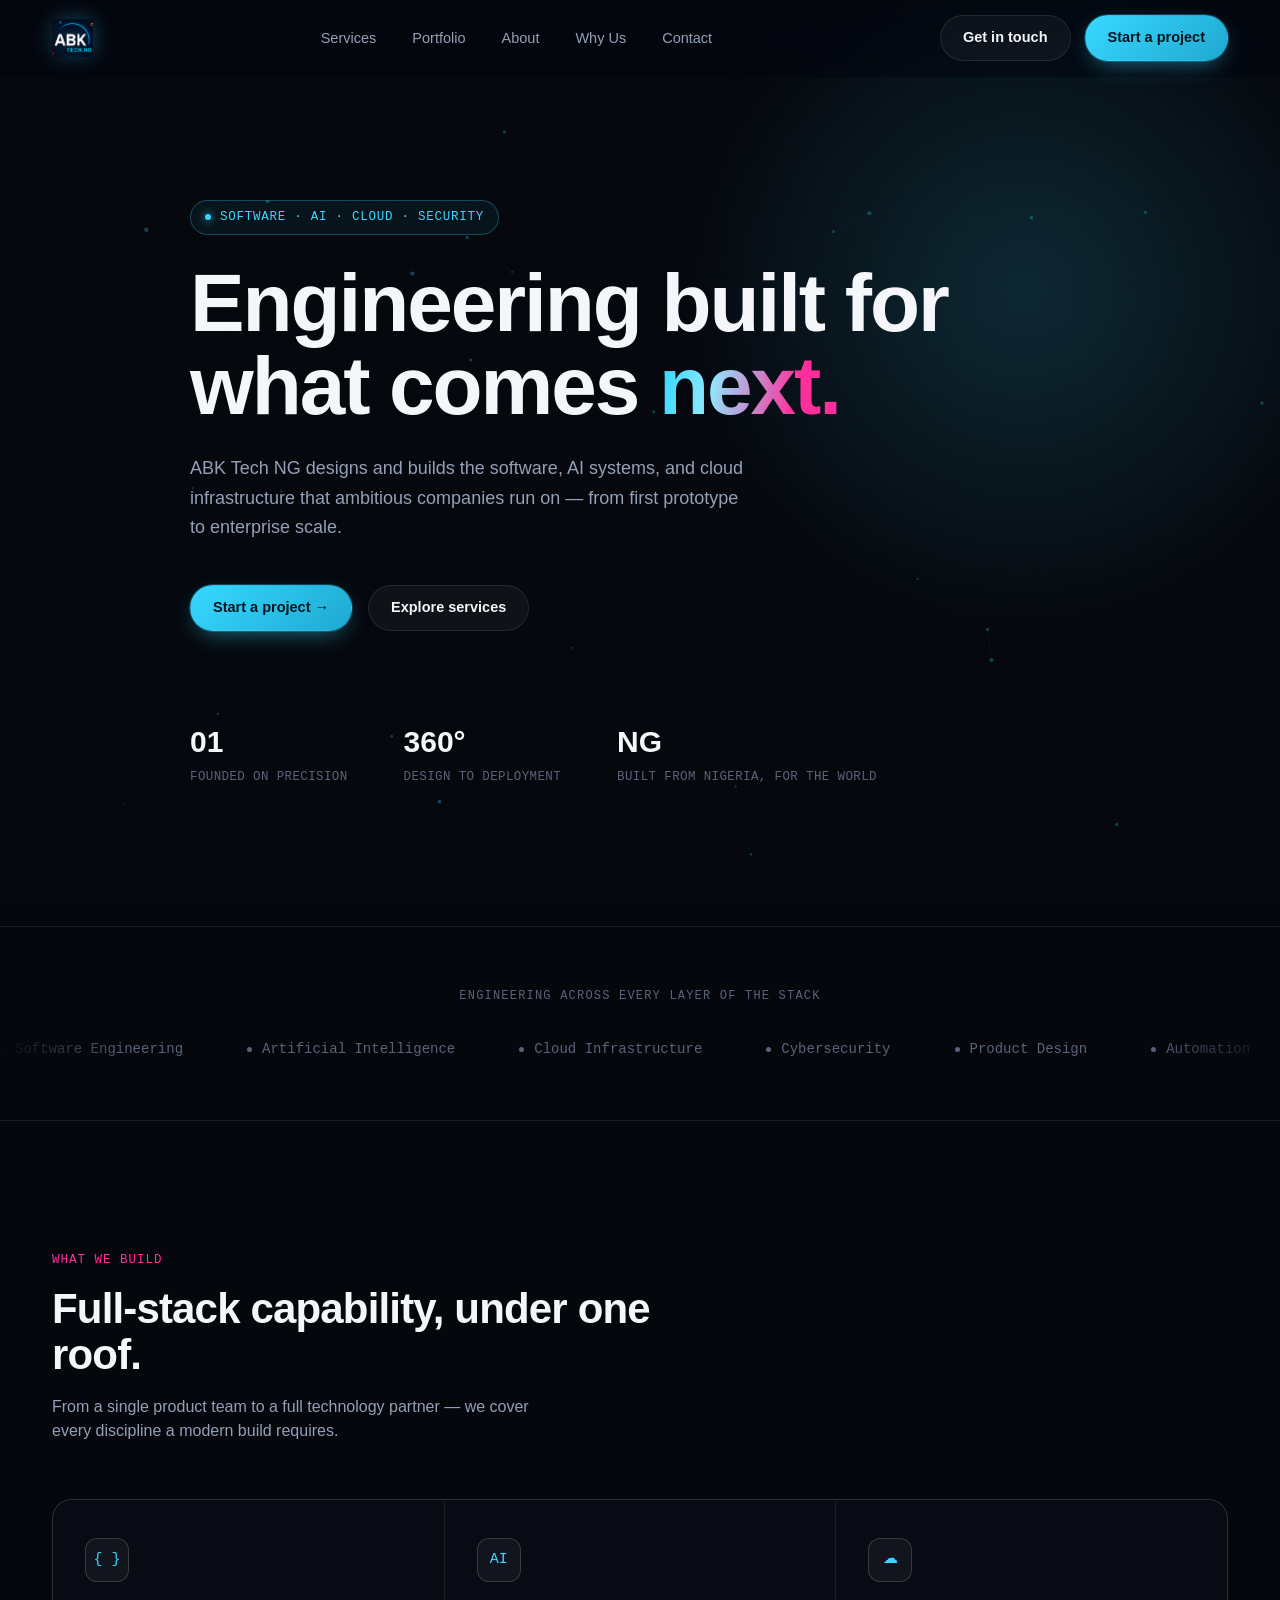
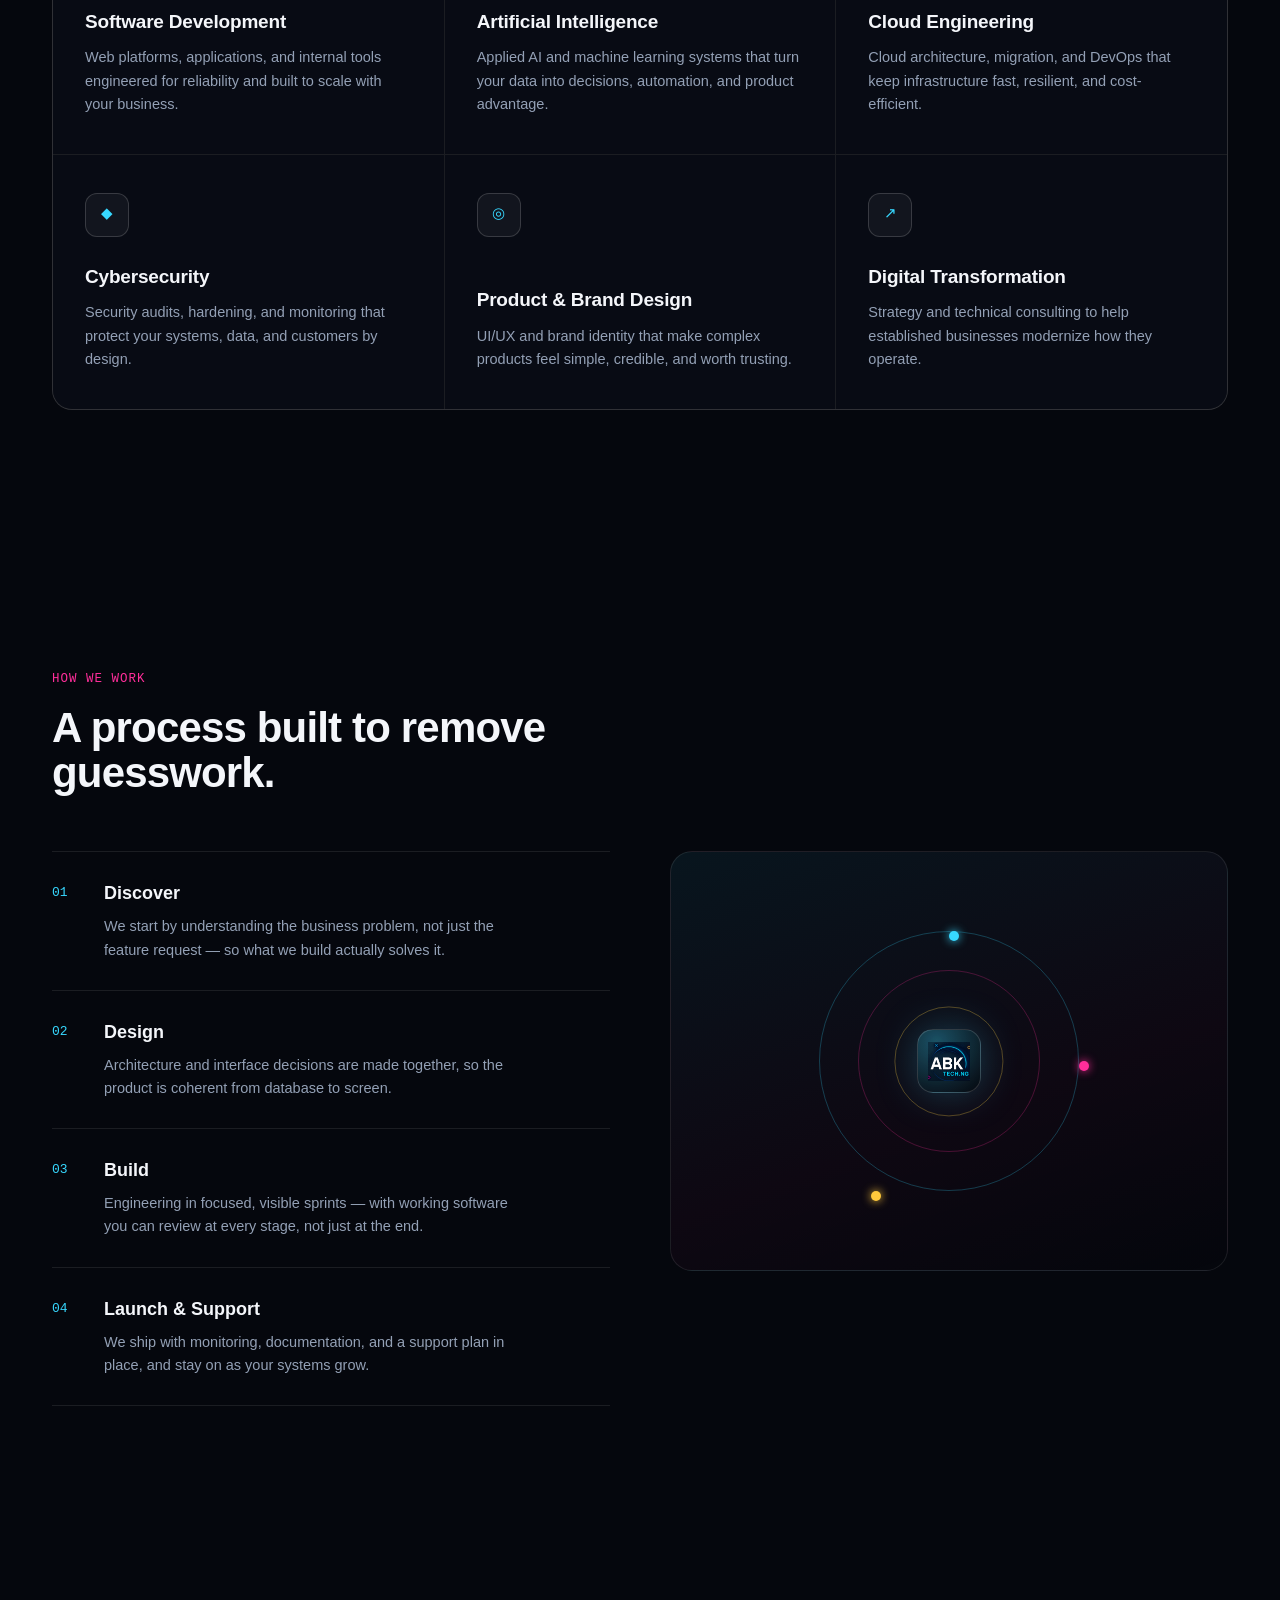
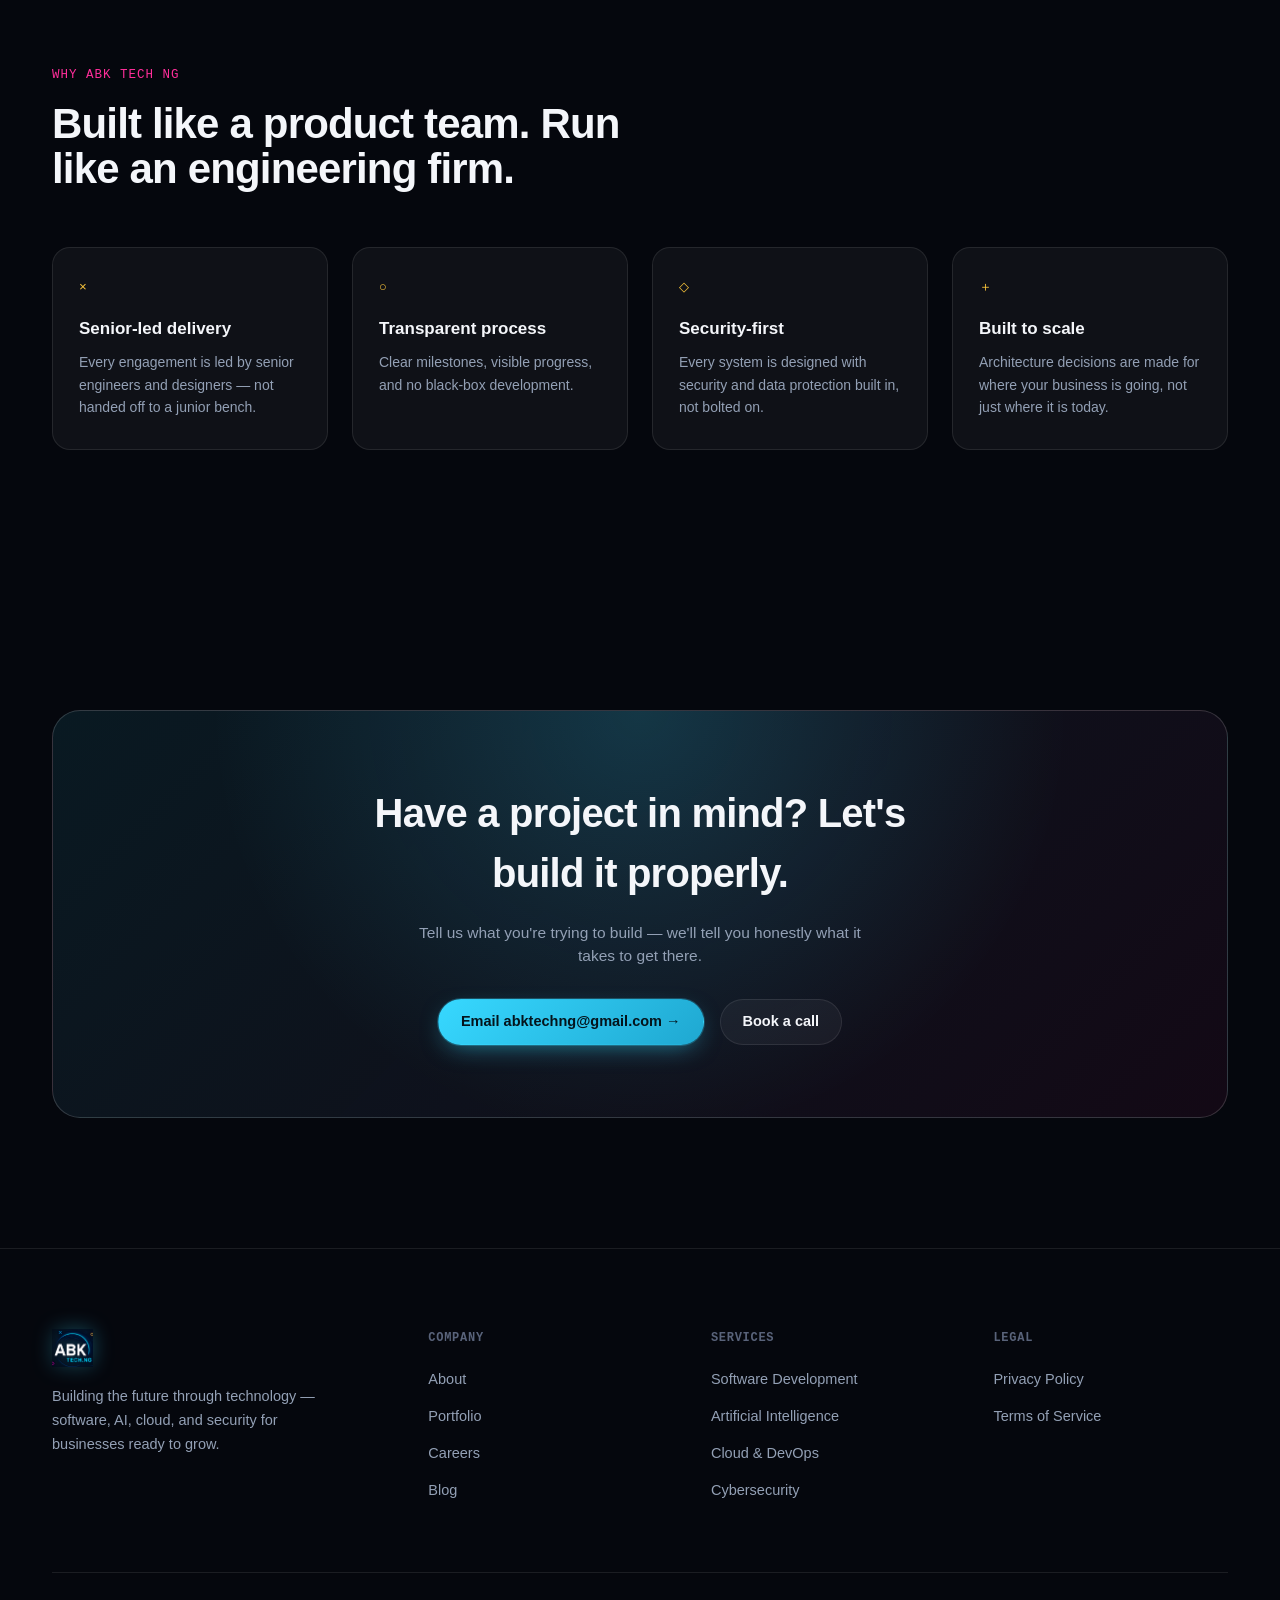
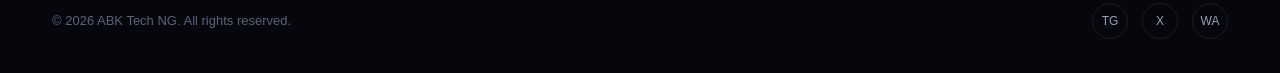
==== commit e3b40589: "Add files via upload" ====
--- a/index.html
+++ b/index.html
@@ -202,7 +202,7 @@
         <p>Tell us what you're trying to build — we'll tell you honestly what it takes to get there.</p>
         <div class="hero-ctas">
           <a href="mailto:abktechng@gmail.com" class="btn btn-primary">Email abktechng@gmail.com →</a>
-          <a href="#" class="btn btn-ghost">Book a call</a>
+          <a href="contact.html" class="btn btn-ghost">Book a call</a>
         </div>
       </div>
     </div>
